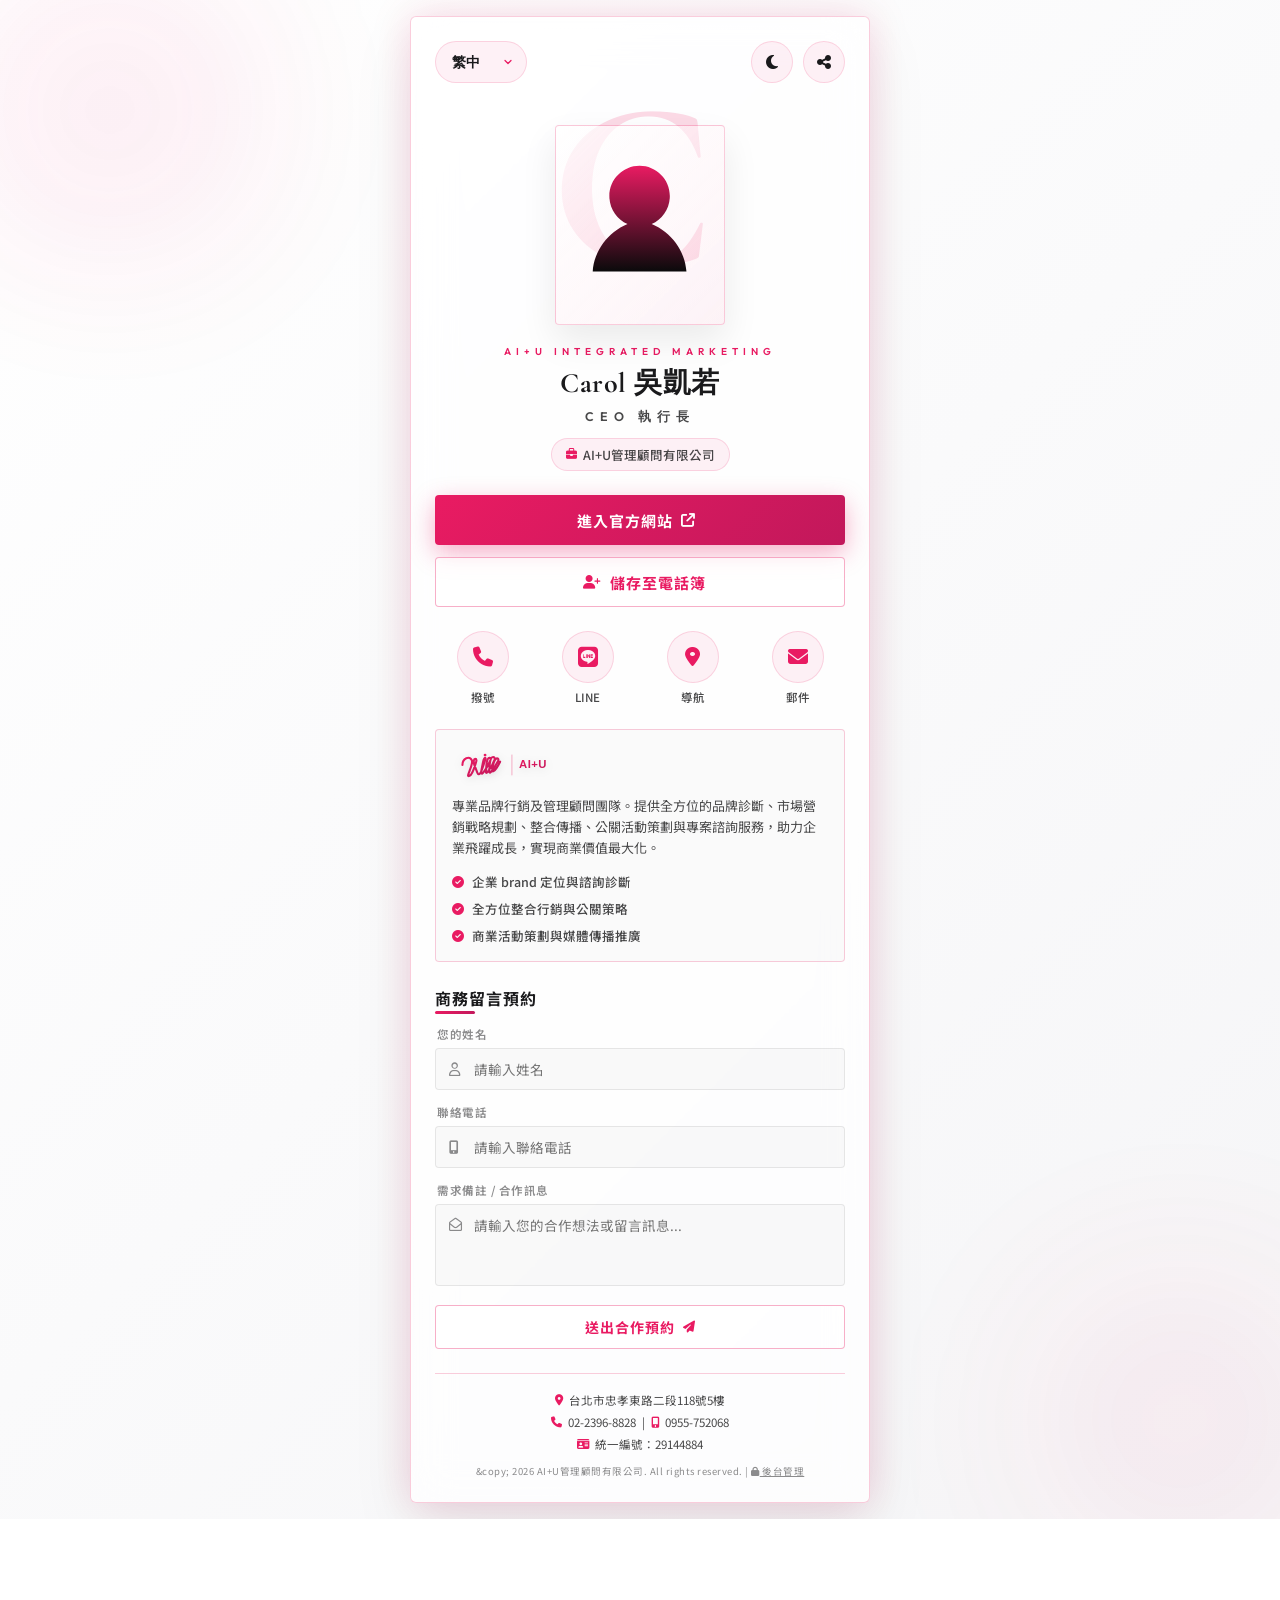
==== card.html @ f4e0246c "feat: implement multilingual language translation switcher on digital business card page" ====
<!DOCTYPE html>
<html lang="zh-Hant-TW">
<head>
  <meta charset="UTF-8">
  <meta name="viewport" content="width=device-width, initial-scale=1.0, maximum-scale=1.0, user-scalable=no">
  <title>Carol 吳凱若 | 電子名片</title>
  
  <!-- SEO Meta Tags -->
  <meta name="description" content="Carol 吳凱若 (CEO 執行長) 的個人數位名片。提供一鍵加入電話簿、進入官方網站、聯絡捷徑與三大品牌業務（BPA 品商匯、Kyimc AI+U、品空間）展示。">
  <meta name="author" content="Carol 吳凱若">
  <meta name="robots" content="index, follow">
  
  <!-- Open Graph / Facebook -->
  <meta property="og:type" content="website">
  <meta property="og:title" content="Carol 吳凱若 | 電子名片">
  <meta property="og:description" content="Carol 吳凱若 (CEO 執行長) 的個人數位名片。一鍵儲存聯絡資訊，隨手感應碰碰卡即刻對接商機。">
  <meta property="og:image" content="assets/logo-kyimc.svg">
  
  <!-- Google Fonts -->
  <link rel="preconnect" href="https://fonts.googleapis.com">
  <link rel="preconnect" href="https://fonts.gstatic.com" crossorigin>
  <link href="https://fonts.googleapis.com/css2?family=Cormorant+Garamond:ital,wght@0,300;0,400;0,600;0,700;1,400&family=Noto+Sans+TC:wght@300;400;500;700;900&family=Outfit:wght@300;400;600;700;800&display=swap" rel="stylesheet">
  
  <!-- FontAwesome Icons -->
  <link rel="stylesheet" href="https://cdnjs.cloudflare.com/ajax/libs/font-awesome/6.4.0/css/all.min.css">
  
  <!-- Stylesheets -->
  <link rel="stylesheet" href="style-card.css">
  
  <!-- Translations Dictionary -->
  <script src="translations.js"></script>
</head>
<body class="light-theme">

  <!-- Ambient Light Effects (Glow Spheres) -->
  <div class="glow-sphere sphere-1"></div>
  <div class="glow-sphere sphere-2"></div>

  <!-- Main Container -->
  <main class="card-container" id="main-card">
    
    <!-- Header Controls -->
    <header class="card-header">
      <!-- Language Selector -->
      <div class="lang-selector">
        <select id="lang-select" class="lang-select" aria-label="切換語言">
          <option value="zh">繁中</option>
          <option value="en">EN</option>
          <option value="cn">简中</option>
          <option value="ja">日本語</option>
        </select>
      </div>
      
      <!-- Right Side Actions -->
      <div style="display: flex; gap: 10px;">
        <button class="icon-btn theme-toggle" id="theme-toggle-btn" aria-label="切換主題" title="切換主題">
          <i class="fa-solid fa-moon"></i>
        </button>
        <button class="icon-btn share-btn" id="share-card-btn" aria-label="分享名片" title="分享名片">
          <i class="fa-solid fa-share-nodes"></i>
        </button>
      </div>
    </header>

    <!-- Profile Area (Editorial Cover Style) -->
    <section class="profile-section">
      <div class="cover-wrapper">
        <div class="large-initial-backdrop">C</div>
        <div class="cover-image-box">
          <!-- Default luxury fashion illustration or silhouette -->
          <svg class="cover-silhouette" viewBox="0 0 200 220" fill="none" xmlns="http://www.w3.org/2000/svg">
            <path d="M100 25 C122 25 140 43 140 65 C140 82 130 96 116 102 C142 113 160 137 162 165 H38 C40 137 58 113 84 102 C70 96 60 82 60 65 C60 43 78 25 100 25 Z" fill="url(#avatar-grad)" />
            <defs>
              <linearGradient id="avatar-grad" x1="100" y1="25" x2="100" y2="165" gradientUnits="userSpaceOnUse">
                <stop stop-color="#E91B62"/>
                <stop offset="1" stop-color="#0A0A0B"/>
              </linearGradient>
            </defs>
          </svg>
        </div>
      </div>
      
      <div class="profile-info">
        <span class="editorial-brand-label" data-i18n="editorial_brand_label">KYIMC INTEGRATED MARKETING</span>
        <h1 class="profile-name" data-i18n="mockup_name">Carol 吳凱若</h1>
        <p class="profile-title" data-i18n="mockup_title">CEO 執行長</p>
        <div class="company-badge">
          <i class="fa-solid fa-briefcase badge-icon"></i>
          <span data-i18n="footer_brand_name">AI+U管理顧問有限公司</span>
        </div>
      </div>
    </section>

    <!-- Core Call To Action (CTAs) -->
    <section class="cta-section">
      <!-- Primary Website Button -->
      <a href="index.html" class="btn btn-primary" id="btn-website">
        <span class="btn-text" data-i18n="btn_website">進入官方網站</span>
        <i class="fa-solid fa-arrow-up-right-from-square btn-icon animate-arrow"></i>
      </a>
      
      <!-- Secondary vCard Button -->
      <a href="carol_contact.vcf" download="Carol_吳凱若_電子名片.vcf" class="btn btn-secondary" id="btn-vcard">
        <i class="fa-solid fa-user-plus btn-icon"></i>
        <span class="btn-text" data-i18n="btn_vcard">儲存至電話簿</span>
      </a>
    </section>

    <!-- Quick Action Social/Contact Icons -->
    <section class="quick-links-section">
      <!-- Call -->
      <a href="tel:+886955752068" class="quick-link-item" id="btn-call" aria-label="撥打電話" title="撥打電話">
        <div class="icon-box">
          <i class="fa-solid fa-phone"></i>
        </div>
        <span class="link-label" data-i18n="quick_call">撥號</span>
      </a>
      <!-- LINE -->
      <a href="https://line.me/ti/p/~wcr830" target="_blank" class="quick-link-item" id="btn-line" aria-label="LINE 聯絡" title="LINE 聯絡">
        <div class="icon-box">
          <i class="fa-brands fa-line"></i>
        </div>
        <span class="link-label" data-i18n="quick_line">LINE</span>
      </a>
      <!-- Map Navigation -->
      <a href="https://www.google.com/maps/search/?api=1&query=台北市忠孝東路二段118號5樓" target="_blank" class="quick-link-item" id="btn-map" aria-label="公司地圖" title="公司地圖">
        <div class="icon-box">
          <i class="fa-solid fa-location-dot"></i>
        </div>
        <span class="link-label" data-i18n="quick_map">導航</span>
      </a>
      <!-- Email -->
      <a href="mailto:wcr830@gmail.com" class="quick-link-item" id="btn-email" aria-label="傳送電子郵件" title="傳送電子郵件">
        <div class="icon-box">
          <i class="fa-solid fa-envelope"></i>
        </div>
        <span class="link-label" data-i18n="quick_email">郵件</span>
      </a>
    </section>

    <!-- Brand Service Showcase (Single Brand Layout) -->
    <section class="brand-tabs-section">
      <div class="brand-logo-container">
        <img src="assets/logo-kyimc.svg" alt="AI+U Logo" class="brand-logo-img">
      </div>
      <p class="brand-desc" data-i18n="card_brand_desc">專業品牌行銷及管理顧問團隊。提供全方位的品牌診斷、市場營銷戰略規劃、整合傳播、公關活動策劃與專案諮詢服務，助力企業飛躍成長，實現商業價值最大化。</p>
      <ul class="brand-features-list">
        <li><i class="fa-solid fa-circle-check feature-check"></i> <span data-i18n="card_brand_feat1">企業品牌定位與諮詢診斷</span></li>
        <li><i class="fa-solid fa-circle-check feature-check"></i> <span data-i18n="card_brand_feat2">全方位整合行銷與公關策略</span></li>
        <li><i class="fa-solid fa-circle-check feature-check"></i> <span data-i18n="card_brand_feat3">商業活動策劃與媒體傳播推廣</span></li>
      </ul>
    </section>

    <!-- Appointment Form -->
    <section class="booking-section">
      <div class="section-title-wrapper">
        <h2 class="section-title" data-i18n="card_booking_title">商務留言預約</h2>
        <div class="section-title-bar"></div>
      </div>
      
      <form class="booking-form" id="contact-form" novalidate>
        <div class="form-group">
          <label for="form-name" class="form-label" data-i18n="card_form_name">您的姓名</label>
          <div class="input-wrapper">
            <i class="fa-regular fa-user input-icon"></i>
            <input type="text" id="form-name" class="form-input" placeholder="請輸入姓名" data-i18n-placeholder="card_form_placeholder_name" required>
          </div>
        </div>

        <div class="form-group">
          <label for="form-phone" class="form-label" data-i18n="card_form_phone">聯絡電話</label>
          <div class="input-wrapper">
            <i class="fa-solid fa-mobile-screen-button input-icon"></i>
            <input type="tel" id="form-phone" class="form-input" placeholder="請輸入聯絡電話" data-i18n-placeholder="card_form_placeholder_phone" required>
          </div>
        </div>

        <div class="form-group">
          <label for="form-message" class="form-label" data-i18n="card_form_message">需求備註 / 合作訊息</label>
          <div class="input-wrapper">
            <i class="fa-regular fa-envelope-open input-icon align-top"></i>
            <textarea id="form-message" class="form-textarea" rows="3" placeholder="請輸入您的合作想法或留言訊息..." data-i18n-placeholder="card_form_placeholder_message" required></textarea>
          </div>
        </div>

        <button type="submit" class="btn-submit" id="btn-submit">
          <span class="btn-submit-text" data-i18n="card_btn_submit">送出合作預約</span>
          <i class="fa-solid fa-paper-plane submit-icon"></i>
        </button>
      </form>
    </section>

    <!-- Footer info -->
    <footer class="card-footer">
      <div class="company-details">
        <p><i class="fa-solid fa-location-dot footer-icon"></i> <span data-i18n="address_value">台北市忠孝東路二段118號5樓</span></p>
        <p><i class="fa-solid fa-phone footer-icon"></i> <span>02-2396-8828</span> | <i class="fa-solid fa-mobile-screen-button footer-icon"></i> <span>0955-752068</span></p>
        <p><i class="fa-solid fa-id-card footer-icon"></i> <span>統一編號：29144884</span></p>
      </div>
      <p class="copyright"><span data-i18n="copyright">&copy; 2026 AI+U管理顧問有限公司. All rights reserved.</span> | <a href="login.html" style="text-decoration: underline;"><i class="fa-solid fa-lock"></i> 後台管理</a></p>
    </footer>

  </main>

  <!-- Share QR Code Modal -->
  <dialog class="modal" id="qr-modal">
    <div class="modal-content">
      <button class="modal-close" id="modal-close-btn" aria-label="關閉彈窗">
        <i class="fa-solid fa-xmark"></i>
      </button>
      
      <h3 class="modal-title" data-i18n="card_modal_title">掃描分享名片</h3>
      <p class="modal-desc" data-i18n="card_modal_desc">用手機相機掃描下方 QR Code，即可立刻在手機上開啟 Carol 的碰碰卡數位名片。</p>
      
      <div class="qr-code-wrapper">
        <!-- Dynamic QR Code Container -->
        <div class="qr-code-bg">
          <img id="qr-code-image" src="" alt="電子名片 QR Code" class="qr-image">
          <div class="qr-logo-placeholder">C</div>
        </div>
      </div>
      
      <button class="btn btn-secondary close-modal-btn" id="modal-close-action" data-i18n="card_modal_close">關閉視窗</button>
    </div>
  </dialog>

  <!-- Toast Notification -->
  <div class="toast" id="toast-notification">
    <i class="fa-solid fa-circle-check toast-icon"></i>
    <span class="toast-message" data-i18n="card_toast_success">訊息已成功傳送！</span>
  </div>

  <!-- JavaScript -->
  <script src="script-card.js"></script>
</body>
</html>
---- style-card.css ----
/* ==========================================================================
   DESIGN SYSTEM & GLOBAL VARIABLES (時尚湖水綠主題 #42BEC9)
   ========================================================================== */

:root {
  /* Common System Values */
  --transition-fast: 0.2s cubic-bezier(0.4, 0, 0.2, 1);
  --transition-normal: 0.35s cubic-bezier(0.4, 0, 0.2, 1);
  --transition-slow: 0.6s cubic-bezier(0.4, 0, 0.2, 1);
  --font-chinese: 'Noto Sans TC', sans-serif;
  --font-english: 'Outfit', sans-serif;
  --font-serif: 'Cormorant Garamond', serif;
  --border-radius-sm: 2px;
  --border-radius-md: 4px;
  --border-radius-lg: 6px;
  --border-radius-full: 9999px;
  
  /* Primary Identity Brand Colors */
  --primary-color: #E91B62;
  --primary-hover: #FF337A;
  --primary-gradient: linear-gradient(135deg, #E91B62 0%, #C2185B 100%);
  --glow-primary: rgba(233, 27, 98, 0.35);
}

/* Dark Theme (Alternative Contrast Theme) - High-Luminosity Neon Glass Theme */
body.dark-theme {
  --bg-color: #0A0A0B;
  --bg-gradient: linear-gradient(135deg, #0A0A0B 0%, #151518 100%);
  --card-bg: rgba(20, 20, 22, 0.72);
  --card-border: rgba(233, 27, 98, 0.28);
  --text-primary: #FFFFFF;
  --text-secondary: rgba(255, 255, 255, 0.85);
  --text-muted: rgba(255, 255, 255, 0.55);
  --shadow-color: rgba(0, 0, 0, 0.6);
  --glow-color: rgba(233, 27, 98, 0.3);
  --input-bg: rgba(255, 255, 255, 0.05);
  --input-border: rgba(255, 255, 255, 0.12);
  --btn-secondary-bg: rgba(255, 255, 255, 0.06);
  --btn-secondary-border: rgba(233, 27, 98, 0.4);
  --btn-secondary-text: #FFFFFF;
  --quick-link-bg: rgba(233, 27, 98, 0.08);
  --quick-link-border: rgba(233, 27, 98, 0.25);
  --tab-nav-bg: rgba(255, 255, 255, 0.05);
  --tab-nav-active-bg: rgba(233, 27, 98, 0.16);
  --modal-bg: rgba(10, 10, 11, 0.95);
  --sphere-grad-1: radial-gradient(circle, rgba(233, 27, 98, 0.3) 0%, rgba(20, 20, 22, 0.05) 70%);
  --sphere-grad-2: radial-gradient(circle, rgba(233, 27, 98, 0.2) 0%, rgba(20, 20, 22, 0.02) 70%);
}

/* Light Theme (Default) - Bright Luminous Cyan Background Theme */
body.light-theme {
  --bg-color: #FFFFFF;
  --bg-gradient: linear-gradient(135deg, #FFFFFF 0%, #F5F5F7 100%);
  --card-bg: rgba(255, 255, 255, 0.72);
  --card-border: rgba(233, 27, 98, 0.22);
  --text-primary: #1A1A1C;
  --text-secondary: rgba(26, 26, 28, 0.8);
  --text-muted: rgba(26, 26, 28, 0.5);
  --shadow-color: rgba(0, 0, 0, 0.08);
  --glow-color: rgba(233, 27, 98, 0.15);
  --input-bg: rgba(0, 0, 0, 0.02);
  --input-border: rgba(0, 0, 0, 0.08);
  --btn-secondary-bg: rgba(255, 255, 255, 0.6);
  --btn-secondary-border: rgba(233, 27, 98, 0.35);
  --btn-secondary-text: #E91B62;
  --quick-link-bg: rgba(233, 27, 98, 0.06);
  --quick-link-border: rgba(233, 27, 98, 0.15);
  --tab-nav-bg: rgba(0, 0, 0, 0.03);
  --tab-nav-active-bg: rgba(233, 27, 98, 0.1);
  --modal-bg: rgba(255, 255, 255, 0.98);
  --primary-color: #E91B62;
  --primary-hover: #FF337A;
  --primary-gradient: linear-gradient(135deg, #E91B62 0%, #C2185B 100%);
  --glow-primary: rgba(233, 27, 98, 0.35);
  --sphere-grad-1: radial-gradient(circle, rgba(233, 27, 98, 0.18) 0%, rgba(255, 255, 255, 0) 70%);
  --sphere-grad-2: radial-gradient(circle, rgba(233, 27, 98, 0.12) 0%, rgba(255, 255, 255, 0) 70%);
}

/* ==========================================================================
   RESET & GLOBAL BASICS
   ========================================================================== */

* {
  margin: 0;
  padding: 0;
  box-sizing: border-box;
  -webkit-tap-highlight-color: transparent; /* Remove mobile highlight flash */
}

html, body {
  overflow-x: hidden;
  width: 100%;
}

body {
  font-family: var(--font-chinese);
  background: var(--bg-gradient, var(--bg-color));
  color: var(--text-primary);
  min-height: 100vh;
  display: flex;
  justify-content: center;
  align-items: center;
  padding: 16px;
  position: relative;
  transition: background var(--transition-normal), background-color var(--transition-normal);
}

a {
  text-decoration: none;
  color: inherit;
}

button, input, textarea {
  font-family: inherit;
  border: none;
  background: none;
  outline: none;
}

button {
  cursor: pointer;
}

/* ==========================================================================
   AMBIENT GLOW SYSTEM
   ========================================================================== */

.glow-sphere {
  position: absolute;
  border-radius: var(--border-radius-full);
  filter: blur(100px);
  z-index: 0;
  pointer-events: none;
  opacity: 0.85; /* Increased opacity for high-luminosity */
  transition: background var(--transition-slow);
}

.sphere-1 {
  width: 380px;
  height: 380px;
  top: -80px;
  left: -80px;
  background: var(--sphere-grad-1);
  animation: floatSphere1 18s infinite ease-in-out alternate;
}

.sphere-2 {
  width: 440px;
  height: 440px;
  bottom: -120px;
  right: -120px;
  background: var(--sphere-grad-2);
  animation: floatSphere2 22s infinite ease-in-out alternate;
}

@keyframes floatSphere1 {
  0% { transform: translate(0, 0) scale(1); }
  100% { transform: translate(60px, 40px) scale(1.15); }
}

@keyframes floatSphere2 {
  0% { transform: translate(0, 0) scale(1); }
  100% { transform: translate(-80px, -50px) scale(1.1); }
}

/* ==========================================================================
   CARD CONTAINER (GLASSMORPHISM)
   ========================================================================== */

.card-container {
  width: 100%;
  max-width: 460px;
  background: var(--card-bg);
  border: 1px solid var(--card-border);
  border-radius: var(--border-radius-lg);
  padding: 24px;
  box-shadow: 0 24px 64px var(--shadow-color), 0 0 40px var(--glow-color); /* Enhanced glowing halo around the card */
  backdrop-filter: blur(20px);
  -webkit-backdrop-filter: blur(20px);
  z-index: 1;
  position: relative;
  overflow: hidden;
  animation: cardEntrance var(--transition-slow) forwards;
  opacity: 0;
  transform: translateY(30px);
  transition: background var(--transition-normal), border var(--transition-normal), box-shadow var(--transition-normal);
}

@keyframes cardEntrance {
  to {
    opacity: 1;
    transform: translateY(0);
  }
}

/* ==========================================================================
   CARD HEADER CONTROLS
   ========================================================================== */

.card-header {
  display: flex;
  justify-content: space-between;
  align-items: center;
  margin-bottom: 12px;
}

/* Language Switcher Dropdown Style */
.lang-selector {
  position: relative;
  display: inline-block;
}

.lang-select {
  height: 42px;
  padding: 0 32px 0 16px;
  border-radius: var(--border-radius-full);
  background: var(--quick-link-bg);
  border: 1px solid var(--quick-link-border);
  color: var(--text-primary);
  font-size: 13.5px;
  font-weight: 600;
  cursor: pointer;
  appearance: none;
  -webkit-appearance: none;
  background-image: url("data:image/svg+xml;charset=utf-8,%3Csvg xmlns='http://www.w3.org/2000/svg' viewBox='0 0 24 24' fill='none' stroke='%23E91B62' stroke-width='2.5' stroke-linecap='round' stroke-linejoin='round'%3E%3Cpath d='M6 9l6 6 6-6'/%3E%3C/svg%3E");
  background-repeat: no-repeat;
  background-position: right 12px center;
  background-size: 12px;
  transition: all var(--transition-fast);
}

.lang-select:hover {
  border-color: var(--primary-color);
  transform: scale(1.05);
  box-shadow: 0 0 12px var(--glow-color);
}

body.dark-theme .lang-select option {
  background: #141416;
  color: #FFFFFF;
}

body.light-theme .lang-select option {
  background: #FFFFFF;
  color: #121214;
}

.icon-btn {
  width: 42px;
  height: 42px;
  border-radius: var(--border-radius-full);
  display: flex;
  justify-content: center;
  align-items: center;
  background: var(--quick-link-bg);
  border: 1px solid var(--quick-link-border);
  color: var(--text-primary);
  font-size: 16px;
  transition: all var(--transition-fast);
}

.icon-btn:hover {
  transform: scale(1.08);
  border-color: var(--primary-color);
  box-shadow: 0 0 12px var(--glow-color);
}

.icon-btn:active {
  transform: scale(0.95);
}

/* ==========================================================================
   PROFILE SECTION
   ========================================================================== */

.profile-section {
  display: flex;
  flex-direction: column;
  align-items: center;
  text-align: center;
  margin-bottom: 24px;
}

.cover-wrapper {
  position: relative;
  width: 200px;
  height: 230px;
  margin: 0 auto 20px auto;
  overflow: visible;
  display: flex;
  justify-content: center;
  align-items: flex-end;
}

.large-initial-backdrop {
  position: absolute;
  top: -15px;
  left: 5%;
  font-family: var(--font-serif);
  font-size: 240px;
  font-weight: 700;
  line-height: 0.9;
  color: var(--primary-color);
  opacity: 0.16;
  user-select: none;
  pointer-events: none;
  z-index: 1;
}

.cover-image-box {
  position: relative;
  width: 170px;
  height: 200px;
  border: 1px solid var(--card-border);
  background: linear-gradient(135deg, rgba(233, 27, 98, 0.05) 0%, rgba(20, 20, 22, 0.2) 100%);
  overflow: hidden;
  z-index: 2;
  display: flex;
  justify-content: center;
  align-items: flex-end;
  box-shadow: 0 16px 36px var(--shadow-color);
  transition: all var(--transition-normal);
  border-radius: var(--border-radius-md);
}

body.light-theme .cover-image-box {
  background: linear-gradient(135deg, rgba(255, 255, 255, 0.8) 0%, rgba(233, 27, 98, 0.05) 100%);
}

.cover-image-box:hover {
  transform: translateY(-4px);
  border-color: var(--primary-color);
  box-shadow: 0 20px 48px var(--glow-color);
}

.cover-silhouette {
  width: 90%;
  height: 95%;
  object-fit: contain;
  transition: transform var(--transition-slow) ease;
}

.cover-image-box:hover .cover-silhouette {
  transform: scale(1.06);
}

.editorial-brand-label {
  font-family: var(--font-english);
  font-size: 10px;
  font-weight: 600;
  color: var(--primary-color);
  letter-spacing: 5px;
  text-transform: uppercase;
  margin-bottom: 6px;
  display: block;
}

.profile-info .profile-name {
  font-family: var(--font-serif);
  font-size: 28px;
  font-weight: 700;
  color: var(--text-primary);
  margin-bottom: 6px;
  letter-spacing: 0.5px;
}

.profile-info .profile-title {
  font-family: var(--font-english);
  font-size: 12.5px;
  font-weight: 600;
  color: var(--text-secondary);
  letter-spacing: 6px;
  text-transform: uppercase;
  margin-bottom: 12px;
}

.company-badge {
  display: inline-flex;
  align-items: center;
  background: var(--quick-link-bg);
  border: 1px solid var(--quick-link-border);
  padding: 6px 14px;
  border-radius: var(--border-radius-full);
  font-size: 12.5px;
  color: var(--text-secondary);
  font-weight: 500;
  transition: all var(--transition-fast);
}

.company-badge:hover {
  border-color: var(--primary-color);
  background: var(--quick-link-bg);
}

.badge-icon {
  color: var(--primary-color);
  margin-right: 6px;
  font-size: 11px;
}

/* ==========================================================================
   CALL TO ACTION (CTAs) - 雙核心按鈕
   ========================================================================== */

.cta-section {
  display: flex;
  flex-direction: column;
  gap: 12px;
  margin-bottom: 24px;
}

.btn {
  width: 100%;
  height: 50px;
  border-radius: var(--border-radius-md);
  display: inline-flex;
  justify-content: center;
  align-items: center;
  font-size: 15px;
  font-weight: 700;
  letter-spacing: 1px;
  transition: all var(--transition-fast);
  position: relative;
  overflow: hidden;
}

.btn-primary {
  background: var(--primary-gradient);
  color: #FFFFFF;
  box-shadow: 0 8px 24px var(--glow-primary);
}

.btn-primary:hover {
  transform: translateY(-2px);
  box-shadow: 0 12px 32px var(--glow-primary);
  filter: brightness(1.08); /* Dynamically brightens gradient for hover state */
}

.btn-primary:active {
  transform: translateY(1px);
}

/* Streaming shine effect on primary button */
.btn-primary::after {
  content: '';
  position: absolute;
  top: 0;
  left: -50%;
  width: 25%;
  height: 100%;
  background: linear-gradient(to right, rgba(255, 255, 255, 0) 0%, rgba(255, 255, 255, 0.3) 50%, rgba(255, 255, 255, 0) 100%);
  transform: skewX(-25deg);
  animation: shineStream 4s infinite linear;
}

@keyframes shineStream {
  0% { left: -50%; }
  35%, 100% { left: 125%; }
}

.btn-secondary {
  background: var(--btn-secondary-bg);
  border: 1px solid var(--btn-secondary-border);
  color: var(--btn-secondary-text);
}

.btn-secondary:hover {
  background: var(--tab-nav-active-bg);
  border-color: var(--primary-color);
  transform: translateY(-1px);
}

.btn-secondary:active {
  transform: translateY(1px);
}

.btn-icon {
  margin: 0 8px;
  font-size: 14px;
}

.animate-arrow {
  transition: transform var(--transition-fast);
}

.btn-primary:hover .animate-arrow {
  transform: translate(3px, -3px);
}

/* ==========================================================================
   QUICK ACTION SOCIAL LINKS PANEL
   ========================================================================== */

.quick-links-section {
  display: grid;
  grid-template-columns: repeat(4, 1fr);
  gap: 10px;
  margin-bottom: 24px;
}

.quick-link-item {
  display: flex;
  flex-direction: column;
  align-items: center;
  gap: 6px;
  transition: transform var(--transition-fast);
}

.quick-link-item:hover {
  transform: translateY(-3px);
}

.icon-box {
  width: 52px;
  height: 52px;
  border-radius: var(--border-radius-full);
  background: var(--quick-link-bg);
  border: 1px solid var(--quick-link-border);
  display: flex;
  justify-content: center;
  align-items: center;
  color: var(--primary-color);
  font-size: 20px;
  transition: all var(--transition-fast);
}

.quick-link-item:hover .icon-box {
  background: var(--primary-gradient);
  color: #FFFFFF;
  border-color: transparent;
  box-shadow: 0 8px 16px var(--glow-color);
}

.quick-link-item:active .icon-box {
  transform: scale(0.92);
}

.link-label {
  font-size: 11.5px;
  color: var(--text-secondary);
  font-weight: 500;
}

/* ==========================================================================
   BRAND SERVICE TABS SECTION
   ========================================================================== */

.brand-tabs-section {
  background: rgba(255, 255, 255, 0.02);
  border: 1px solid var(--card-border);
  border-radius: var(--border-radius-md);
  padding: 16px;
  margin-bottom: 24px;
  position: relative;
  transition: background var(--transition-normal), border var(--transition-normal);
}

body.light-theme .brand-tabs-section {
  background: rgba(0, 0, 0, 0.015);
}

.tabs-nav {
  display: flex;
  background: var(--tab-nav-bg);
  border-radius: var(--border-radius-md);
  padding: 4px;
  position: relative;
  margin-bottom: 16px;
}

.tab-nav-item {
  flex: 1;
  text-align: center;
  padding: 8px 0;
  font-size: 13.5px;
  font-weight: 700;
  color: var(--text-muted);
  border-radius: 12px;
  z-index: 2;
  transition: color var(--transition-fast);
}

.tab-nav-item.active {
  color: var(--primary-color);
}

/* High-end sliding backdrop indicator for active tab */
.tab-indicator {
  position: absolute;
  top: 4px;
  bottom: 4px;
  left: 4px;
  width: calc(33.333% - 4px);
  background: var(--tab-nav-active-bg);
  border: 1px solid var(--card-border);
  border-radius: 12px;
  z-index: 1;
  transition: transform var(--transition-normal) cubic-bezier(0.4, 0, 0.2, 1);
}

/* Dynamic slider positions */
.tab-indicator.pos-bpa { transform: translateX(0); }
.tab-indicator.pos-kyimc { transform: translateX(100%); }
.tab-indicator.pos-space { transform: translateX(200%); }

.tabs-content-wrapper {
  position: relative;
  min-height: 160px;
}

.tab-panel {
  animation: panelFadeIn var(--transition-normal) forwards;
}

@keyframes panelFadeIn {
  from {
    opacity: 0;
    transform: translateY(8px);
  }
  to {
    opacity: 1;
    transform: translateY(0);
  }
}

.brand-logo-container {
  height: 38px;
  display: flex;
  align-items: center;
  margin-bottom: 12px;
}

.brand-logo-img {
  height: 100%;
  max-width: 220px;
  object-fit: contain;
  filter: drop-shadow(0 2px 4px rgba(0,0,0,0.1));
}

.brand-desc {
  font-size: 13px;
  line-height: 1.6;
  color: var(--text-secondary);
  margin-bottom: 14px;
}

.brand-features-list {
  list-style: none;
  display: flex;
  flex-direction: column;
  gap: 8px;
}

.brand-features-list li {
  display: flex;
  align-items: center;
  font-size: 12.5px;
  color: var(--text-secondary);
  font-weight: 500;
}

.feature-check {
  color: var(--primary-color);
  margin-right: 8px;
  font-size: 12px;
}

/* ==========================================================================
   BOOKING & INQUIRY FORM
   ========================================================================== */

.booking-section {
  margin-bottom: 24px;
}

.section-title-wrapper {
  margin-bottom: 16px;
  position: relative;
  display: inline-block;
}

.section-title {
  font-size: 16px;
  font-weight: 700;
  letter-spacing: 1px;
  color: var(--text-primary);
}

.section-title-bar {
  position: absolute;
  bottom: -4px;
  left: 0;
  width: 40px;
  height: 3px;
  background: var(--primary-gradient);
  border-radius: var(--border-radius-full);
}

.booking-form {
  display: flex;
  flex-direction: column;
  gap: 14px;
}

.form-group {
  display: flex;
  flex-direction: column;
  gap: 6px;
}

.form-label {
  font-size: 11.5px;
  font-weight: 600;
  color: var(--text-muted);
  letter-spacing: 0.5px;
  margin-left: 2px;
}

.input-wrapper {
  position: relative;
  width: 100%;
}

.form-input, .form-textarea {
  width: 100%;
  background: var(--input-bg);
  border: 1px solid var(--input-border);
  border-radius: var(--border-radius-md);
  padding: 10px 14px 10px 38px;
  color: var(--text-primary);
  font-size: 13.5px;
  transition: all var(--transition-fast);
}

.form-textarea {
  padding-left: 38px;
  resize: none;
}

.input-icon {
  position: absolute;
  left: 14px;
  top: 50%;
  transform: translateY(-50%);
  color: var(--text-muted);
  font-size: 13px;
  transition: color var(--transition-fast);
}

.input-icon.align-top {
  top: 14px;
  transform: none;
}

.form-input:focus, .form-textarea:focus {
  border-color: var(--primary-color);
  box-shadow: 0 0 10px var(--glow-color);
}

.form-input:focus ~ .input-icon, .form-textarea:focus ~ .input-icon {
  color: var(--primary-color);
}

.btn-submit {
  width: 100%;
  height: 44px;
  background: var(--btn-secondary-bg);
  border: 1px solid var(--btn-secondary-border);
  color: var(--btn-secondary-text);
  border-radius: var(--border-radius-md);
  font-weight: 700;
  font-size: 14px;
  letter-spacing: 1px;
  display: inline-flex;
  justify-content: center;
  align-items: center;
  gap: 8px;
  transition: all var(--transition-fast);
}

.btn-submit:hover {
  background: var(--primary-gradient);
  color: #FFFFFF;
  box-shadow: 0 8px 20px var(--glow-primary);
  transform: translateY(-1px);
}

.btn-submit:active {
  transform: translateY(1px);
}

.submit-icon {
  font-size: 12px;
  transition: transform var(--transition-fast);
}

.btn-submit:hover .submit-icon {
  transform: translate(2px, -2px);
}

/* ==========================================================================
   FOOTER INFO
   ========================================================================== */

.card-footer {
  text-align: center;
  border-top: 1px solid var(--card-border);
  padding-top: 18px;
  margin-top: 8px;
  transition: border var(--transition-normal);
}

.company-details {
  display: flex;
  flex-direction: column;
  gap: 6px;
  margin-bottom: 12px;
}

.company-details p {
  font-size: 11.5px;
  color: var(--text-secondary);
  font-weight: 400;
  display: flex;
  justify-content: center;
  align-items: center;
  gap: 6px;
}

.footer-icon {
  color: var(--primary-color);
  font-size: 11px;
}

.copyright {
  font-size: 9.5px;
  color: var(--text-muted);
  letter-spacing: 0.5px;
}

/* ==========================================================================
   SHARE MODAL (DIALOG) & TOAST
   ========================================================================== */

.modal {
  border: none;
  background: transparent;
  margin: auto;
  padding: 16px;
  width: calc(100% - 32px);
  max-width: 400px;
  outline: none;
}

.modal::backdrop {
  background: rgba(4, 7, 8, 0.85);
  backdrop-filter: blur(8px);
  -webkit-backdrop-filter: blur(8px);
  transition: all var(--transition-normal);
}

.modal-content {
  background: var(--modal-bg);
  border: 1px solid var(--card-border);
  border-radius: var(--border-radius-lg);
  padding: 24px;
  text-align: center;
  position: relative;
  box-shadow: 0 24px 64px rgba(0,0,0,0.5);
  transform: scale(0.9);
  opacity: 0;
  transition: transform var(--transition-normal) cubic-bezier(0.34, 1.56, 0.64, 1), opacity var(--transition-normal);
}

.modal[open] .modal-content {
  transform: scale(1);
  opacity: 1;
}

.modal-close {
  position: absolute;
  top: 14px;
  right: 14px;
  width: 32px;
  height: 32px;
  border-radius: var(--border-radius-full);
  display: flex;
  justify-content: center;
  align-items: center;
  background: var(--quick-link-bg);
  border: 1px solid var(--quick-link-border);
  color: var(--text-primary);
  font-size: 14px;
  transition: all var(--transition-fast);
}

.modal-close:hover {
  transform: rotate(90deg);
  color: var(--primary-color);
  border-color: var(--primary-color);
}

.modal-title {
  font-size: 18px;
  font-weight: 700;
  margin-bottom: 8px;
  color: var(--text-primary);
}

.modal-desc {
  font-size: 12px;
  color: var(--text-secondary);
  line-height: 1.6;
  margin-bottom: 20px;
}

.qr-code-wrapper {
  display: flex;
  justify-content: center;
  margin-bottom: 20px;
}

.qr-code-bg {
  padding: 12px;
  background: #FFFFFF; /* QR Code always needs white bg to scan reliably */
  border-radius: var(--border-radius-md);
  box-shadow: 0 8px 24px rgba(0,0,0,0.15);
  position: relative;
  width: 200px;
  height: 200px;
  display: flex;
  justify-content: center;
  align-items: center;
}

.qr-image {
  width: 100%;
  height: 100%;
  object-fit: contain;
}

/* Beautiful central brand badge on QR code */
.qr-logo-placeholder {
  position: absolute;
  width: 38px;
  height: 38px;
  background: var(--primary-gradient);
  border: 3px solid #FFFFFF;
  border-radius: var(--border-radius-md);
  display: flex;
  justify-content: center;
  align-items: center;
  color: #FFFFFF;
  font-family: var(--font-english);
  font-weight: 800;
  font-size: 16px;
  box-shadow: 0 4px 8px rgba(0,0,0,0.15);
}

.close-modal-btn {
  width: 100%;
  height: 42px;
}

/* Toast alert styling */
.toast {
  position: fixed;
  bottom: 24px;
  left: 50%;
  transform: translateX(-50%) translateY(100px);
  background: rgba(20, 20, 22, 0.96);
  border: 1px solid var(--primary-color);
  border-radius: var(--border-radius-md);
  padding: 12px 24px;
  display: flex;
  align-items: center;
  gap: 10px;
  box-shadow: 0 8px 32px var(--glow-color);
  z-index: 999;
  opacity: 0;
  transition: all 0.4s cubic-bezier(0.175, 0.885, 0.32, 1.275);
  pointer-events: none;
}

body.light-theme .toast {
  background: rgba(255, 255, 255, 0.98);
}

.toast.show {
  transform: translateX(-50%) translateY(0);
  opacity: 1;
}

.toast-icon {
  color: var(--primary-color);
  font-size: 16px;
}

.toast-message {
  font-size: 13px;
  font-weight: 600;
  color: var(--text-primary);
}

/* ==========================================================================
   RESPONSIVE OPTIMIZATIONS (RWD)
   ========================================================================== */

@media (max-width: 400px) {
  body {
    padding: 8px;
  }
  .card-container {
    padding: 18px;
  }
  .profile-info .profile-name {
    font-size: 21px;
  }
  .icon-box {
    width: 46px;
    height: 46px;
    font-size: 17px;
  }
  .link-label {
    font-size: 10.5px;
  }
  .tab-nav-item {
    font-size: 12.5px;
    padding: 6px 0;
  }
}
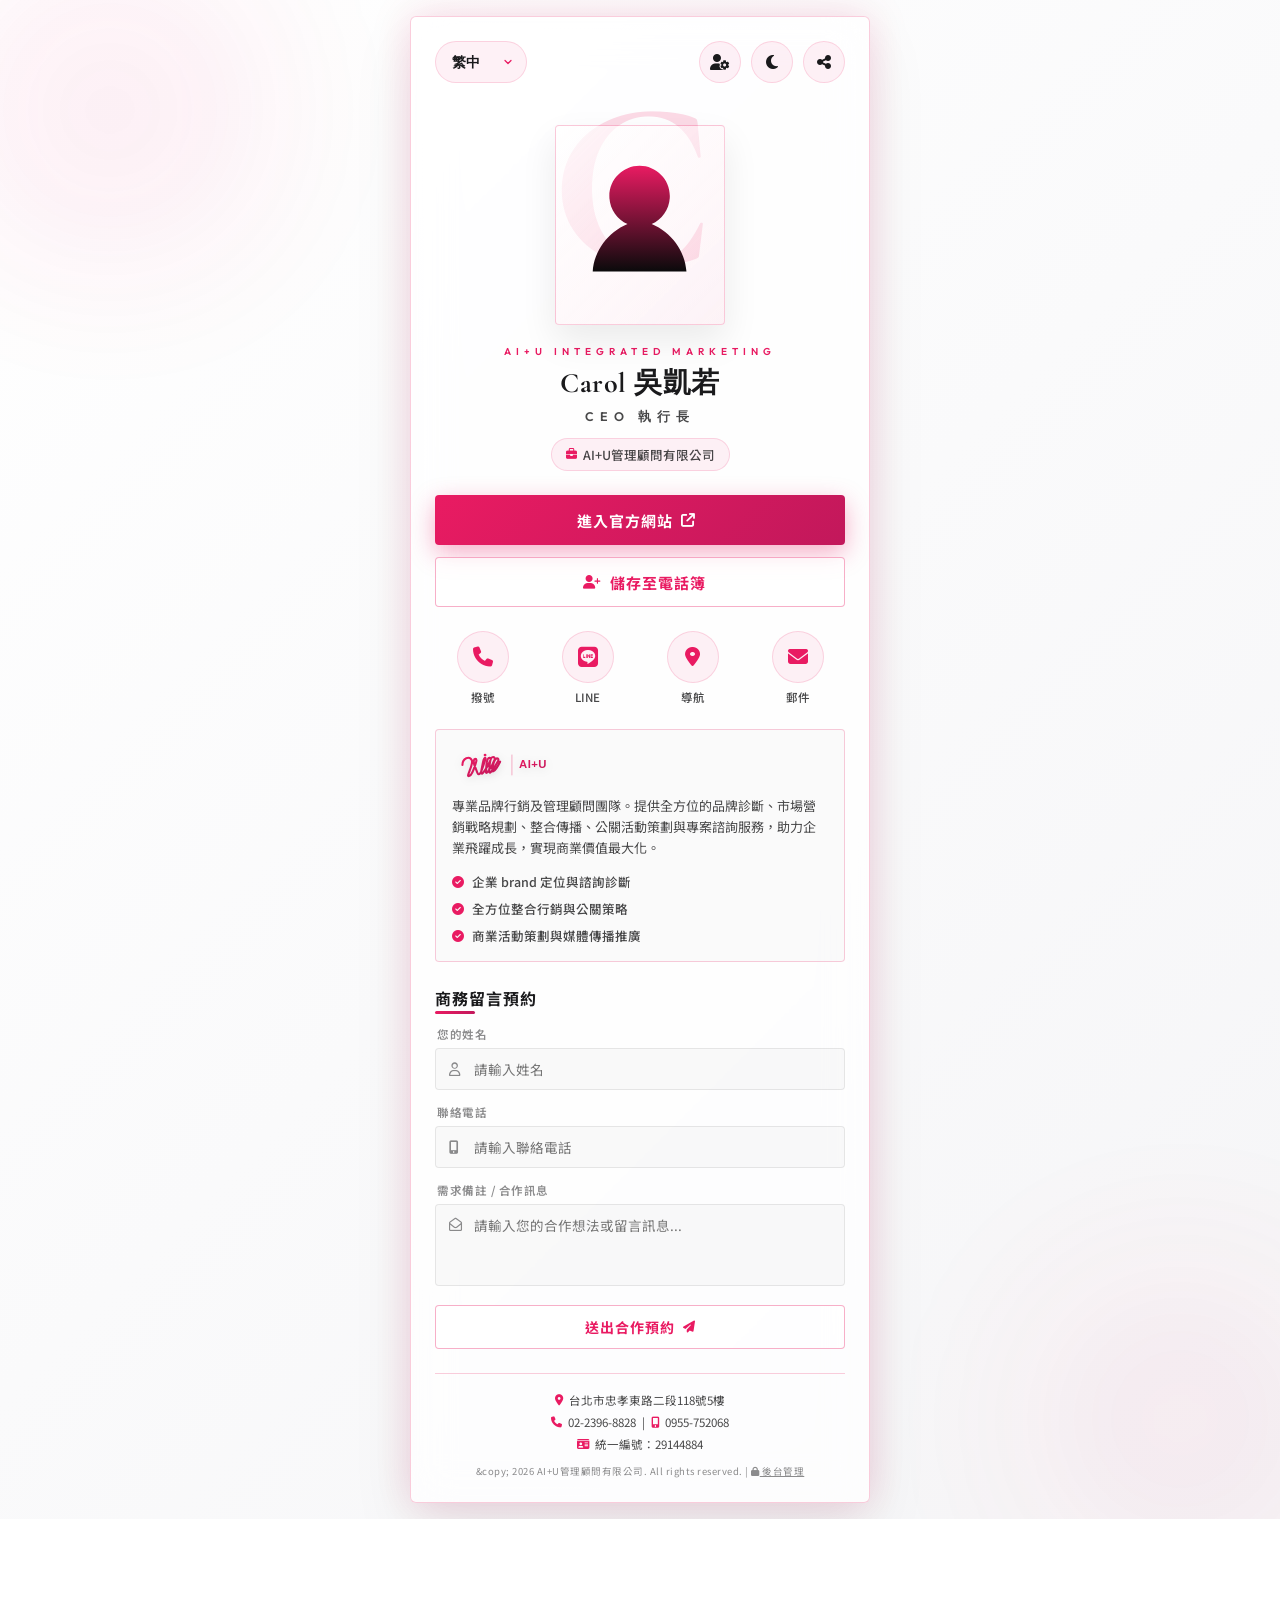
==== commit 028033a6: "feat: integrate mobile-first admin panel and analytics dashboard directly into card.html" ====
--- a/card.html
+++ b/card.html
@@ -53,6 +53,9 @@
       
       <!-- Right Side Actions -->
       <div style="display: flex; gap: 10px;">
+        <button class="icon-btn admin-btn" id="btn-admin-login" aria-label="管理登入" title="管理登入">
+          <i class="fa-solid fa-user-gear"></i>
+        </button>
         <button class="icon-btn theme-toggle" id="theme-toggle-btn" aria-label="切換主題" title="切換主題">
           <i class="fa-solid fa-moon"></i>
         </button>
@@ -197,7 +200,7 @@
         <p><i class="fa-solid fa-phone footer-icon"></i> <span>02-2396-8828</span> | <i class="fa-solid fa-mobile-screen-button footer-icon"></i> <span>0955-752068</span></p>
         <p><i class="fa-solid fa-id-card footer-icon"></i> <span>統一編號：29144884</span></p>
       </div>
-      <p class="copyright"><span data-i18n="copyright">&copy; 2026 AI+U管理顧問有限公司. All rights reserved.</span> | <a href="login.html" style="text-decoration: underline;"><i class="fa-solid fa-lock"></i> 後台管理</a></p>
+      <p class="copyright"><span data-i18n="copyright">&copy; 2026 AI+U管理顧問有限公司. All rights reserved.</span> | <a href="#" id="btn-admin-footer" style="text-decoration: underline;"><i class="fa-solid fa-lock"></i> 後台管理</a></p>
     </footer>
 
   </main>
@@ -224,6 +227,104 @@
     </div>
   </dialog>
 
+  <!-- Admin Panel Modal -->
+  <dialog class="modal admin-panel-modal" id="admin-panel-modal" style="max-width: 600px; width: 95%;">
+    <div class="modal-content" style="text-align: left;">
+      <button class="modal-close" id="admin-close-btn" aria-label="關閉彈窗">
+        <i class="fa-solid fa-xmark"></i>
+      </button>
+      
+      <h3 class="modal-title" style="text-align: left; display: flex; align-items: center; gap: 8px; margin-bottom: 4px;">
+        <i class="fa-solid fa-user-gear" style="color: var(--primary-color);"></i> Carol 數位名片數據後台
+      </h3>
+      <p class="modal-desc" style="text-align: left; margin-bottom: 24px;">即時監控本張數位名片的點擊量、瀏覽數與客戶詢問名單</p>
+      
+      <!-- Admin KPI Grid -->
+      <div class="admin-kpi-grid">
+        <div class="admin-kpi-card">
+          <div class="kpi-label">名片總瀏覽量</div>
+          <div class="kpi-value" id="admin-kpi-pv">0</div>
+        </div>
+        <div class="admin-kpi-card">
+          <div class="kpi-value-container" style="display:flex; justify-content:space-between; align-items:center;">
+            <div class="kpi-label">名片諮詢預約</div>
+          </div>
+          <div class="kpi-value" id="admin-kpi-inq">0</div>
+        </div>
+        <div class="admin-kpi-card">
+          <div class="kpi-label">通訊錄下載數</div>
+          <div class="kpi-value" id="admin-kpi-vcard">0</div>
+        </div>
+        <div class="admin-kpi-card">
+          <div class="kpi-label">社群連結點擊</div>
+          <div class="kpi-value" id="admin-kpi-social">0</div>
+        </div>
+      </div>
+
+      <!-- Admin Charts Row -->
+      <div class="admin-charts-container">
+        <h4 class="admin-section-title"><i class="fa-solid fa-chart-area"></i> 七日瀏覽量趨勢</h4>
+        <div class="admin-chart-box" id="admin-pv-chart"></div>
+        
+        <h4 class="admin-section-title"><i class="fa-solid fa-chart-pie"></i> 社群快捷鍵點擊分佈</h4>
+        <div class="admin-chart-box" id="admin-pie-chart" style="height: auto; min-height: 200px;"></div>
+      </div>
+
+      <!-- Inquiries List -->
+      <h4 class="admin-section-title" style="margin-top: 16px;"><i class="fa-solid fa-envelope-open-text"></i> 預約留言管理名單</h4>
+      <div class="admin-inquiries-list" id="admin-inquiries-list-box">
+        <!-- inquiries cards injected here -->
+      </div>
+
+      <!-- Demo Controls & Logout -->
+      <div class="admin-actions">
+        <button id="btn-admin-demo" class="btn btn-primary" style="height: 40px; font-size: 13px; margin-bottom: 8px;">
+          <i class="fa-solid fa-wand-magic-sparkles"></i> 注入展示數據
+        </button>
+        <button id="btn-admin-clear" class="btn btn-secondary" style="height: 40px; font-size: 13px; color: #ff3b30; border-color: rgba(255, 59, 48, 0.25); margin-bottom: 8px;">
+          <i class="fa-solid fa-trash-can"></i> 清空所有數據
+        </button>
+        <button id="btn-admin-logout" class="btn btn-secondary" style="height: 40px; font-size: 13px; margin-top: 8px;">
+          <i class="fa-solid fa-right-from-bracket"></i> 登出管理員身份
+        </button>
+      </div>
+    </div>
+  </dialog>
+
+  <!-- Inquiry Details Modal -->
+  <dialog class="modal" id="admin-inquiry-detail-modal" style="max-width: 450px;">
+    <div class="modal-content">
+      <button class="modal-close" id="admin-detail-close-btn" aria-label="關閉彈窗">
+        <i class="fa-solid fa-xmark"></i>
+      </button>
+      
+      <h3 class="modal-title">諮詢預約詳細資訊</h3>
+      <div class="inquiry-details-container" style="text-align: left;">
+        <div class="detail-row">
+          <span class="detail-label">來源</span>
+          <span class="detail-val" id="admin-detail-source">電子名片</span>
+        </div>
+        <div class="detail-row">
+          <span class="detail-label">時間</span>
+          <span class="detail-val" id="admin-detail-date">-</span>
+        </div>
+        <div class="detail-row">
+          <span class="detail-label">姓名</span>
+          <span class="detail-val font-highlight" id="admin-detail-name">-</span>
+        </div>
+        <div class="detail-row">
+          <span class="detail-label">電話</span>
+          <span class="detail-val" id="admin-detail-phone">-</span>
+        </div>
+        <div class="detail-row block-row">
+          <span class="detail-label">合作需求備註</span>
+          <div class="detail-textarea-box" id="admin-detail-message">-</div>
+        </div>
+      </div>
+      <button class="btn btn-secondary close-modal-btn" id="admin-detail-close-action" style="margin-top: 16px;">關閉視窗</button>
+    </div>
+  </dialog>
+
   <!-- Toast Notification -->
   <div class="toast" id="toast-notification">
     <i class="fa-solid fa-circle-check toast-icon"></i>
--- a/style-card.css
+++ b/style-card.css
@@ -1029,3 +1029,331 @@
     padding: 6px 0;
   }
 }
+
+/* ==========================================================================
+   ADMIN PANEL INTEGRATION (後台整合系統)
+   ========================================================================== */
+
+/* admin-panel-modal overlay styling */
+.admin-panel-modal {
+  max-height: 85vh;
+  overflow-y: auto;
+}
+
+.admin-panel-modal .modal-content {
+  text-align: left;
+}
+
+.admin-section-title {
+  font-size: 14px;
+  font-weight: 700;
+  color: var(--text-primary);
+  margin: 20px 0 12px 0;
+  display: flex;
+  align-items: center;
+  gap: 8px;
+  border-left: 3px solid var(--primary-color);
+  padding-left: 8px;
+}
+
+/* KPI Grid */
+.admin-kpi-grid {
+  display: grid;
+  grid-template-columns: 1fr 1fr;
+  gap: 10px;
+  margin-bottom: 20px;
+}
+
+.admin-kpi-card {
+  background: var(--quick-link-bg);
+  border: 1px solid var(--quick-link-border);
+  border-radius: var(--border-radius-md);
+  padding: 12px 14px;
+  box-shadow: 0 4px 10px var(--shadow-color);
+}
+
+.admin-kpi-card .kpi-label {
+  font-size: 11px;
+  color: var(--text-muted);
+  font-weight: 600;
+  margin-bottom: 4px;
+}
+
+.admin-kpi-card .kpi-value {
+  font-family: var(--font-english);
+  font-size: 20px;
+  font-weight: 800;
+  color: var(--primary-color);
+}
+
+/* SVG Chart Box inside Modal */
+.admin-chart-box {
+  width: 100%;
+  height: 180px;
+  display: flex;
+  justify-content: center;
+  align-items: center;
+  position: relative;
+  background: var(--quick-link-bg);
+  border: 1px solid var(--quick-link-border);
+  border-radius: var(--border-radius-md);
+  padding: 10px;
+  margin-bottom: 14px;
+}
+
+.chart-svg {
+  width: 100%;
+  height: 100%;
+}
+
+.chart-grid-line {
+  stroke: rgba(233, 27, 98, 0.05);
+  stroke-width: 1;
+}
+
+.chart-axis-line {
+  stroke: rgba(0, 0, 0, 0.08);
+  stroke-width: 1;
+}
+
+body.dark-theme .chart-axis-line {
+  stroke: rgba(255, 255, 255, 0.12);
+}
+
+.chart-axis-text {
+  fill: var(--text-muted);
+  font-family: var(--font-english);
+  font-size: 9px;
+}
+
+.chart-line-website {
+  stroke: #C2185B;
+  stroke-width: 3;
+  fill: none;
+  stroke-linecap: round;
+}
+
+.chart-line-card {
+  stroke: #00B4D8;
+  stroke-width: 3;
+  fill: none;
+  stroke-linecap: round;
+}
+
+.chart-area-website {
+  fill: url(#grad-website);
+  opacity: 0.1;
+}
+
+.chart-area-card {
+  fill: url(#grad-card);
+  opacity: 0.08;
+}
+
+.chart-point-website {
+  fill: #E91B62;
+  stroke: #FFFFFF;
+  stroke-width: 1.5;
+  r: 4;
+}
+
+.chart-point-card {
+  fill: #00B4D8;
+  stroke: #FFFFFF;
+  stroke-width: 1.5;
+  r: 4;
+}
+
+.donut-slice {
+  fill: none;
+  stroke-width: 12;
+}
+.donut-slice-vcard  { stroke: #E91B62; }
+.donut-slice-call   { stroke: #9C27B0; }
+.donut-slice-line   { stroke: #4CAF50; }
+.donut-slice-map    { stroke: #00B4D8; }
+.donut-slice-email  { stroke: #FFEB3B; }
+
+.donut-slice-empty  { stroke: rgba(0, 0, 0, 0.04); stroke-width: 12; fill: none; }
+body.dark-theme .donut-slice-empty { stroke: rgba(255, 255, 255, 0.05); }
+
+.donut-center-text-label {
+  fill: var(--text-muted);
+  font-size: 7.5px;
+  text-anchor: middle;
+  font-weight: 600;
+}
+
+.donut-center-text-val {
+  fill: var(--text-primary);
+  font-family: var(--font-english);
+  font-size: 15px;
+  font-weight: 800;
+  text-anchor: middle;
+}
+
+.donut-legends-grid {
+  display: grid;
+  grid-template-columns: repeat(2, 1fr);
+  gap: 8px 12px;
+  width: 100%;
+  margin-top: 14px;
+}
+
+.donut-legend-row {
+  display: flex;
+  align-items: center;
+  justify-content: space-between;
+  font-size: 10.5px;
+}
+
+.donut-legend-label {
+  display: flex;
+  align-items: center;
+  gap: 5px;
+  color: var(--text-secondary);
+}
+
+.legend-dot {
+  width: 6px;
+  height: 6px;
+  border-radius: var(--border-radius-full);
+  display: inline-block;
+}
+
+.donut-legend-val {
+  font-family: var(--font-english);
+  font-weight: 700;
+  color: var(--text-primary);
+}
+
+/* Inquiries List View */
+.admin-inquiries-list {
+  display: flex;
+  flex-direction: column;
+  gap: 10px;
+  max-height: 280px;
+  overflow-y: auto;
+  padding: 4px;
+  border-radius: var(--border-radius-md);
+  margin-bottom: 20px;
+}
+
+.admin-inquiry-card {
+  background: var(--quick-link-bg);
+  border: 1px solid var(--quick-link-border);
+  border-radius: var(--border-radius-md);
+  padding: 12px 14px;
+  display: flex;
+  flex-direction: column;
+  gap: 6px;
+  box-shadow: 0 2px 6px var(--shadow-color);
+  transition: all var(--transition-fast);
+}
+
+.admin-inquiry-card:hover {
+  border-color: var(--primary-color);
+  transform: translateY(-1px);
+}
+
+.inquiry-card-header {
+  display: flex;
+  justify-content: space-between;
+  align-items: center;
+}
+
+.inquiry-card-name {
+  font-weight: 700;
+  color: var(--text-primary);
+  font-size: 13.5px;
+}
+
+.inquiry-card-date {
+  font-family: var(--font-english);
+  font-size: 11px;
+  color: var(--text-muted);
+}
+
+.inquiry-card-body {
+  font-size: 12px;
+  color: var(--text-secondary);
+  text-overflow: ellipsis;
+  overflow: hidden;
+  white-space: nowrap;
+}
+
+.badge-source {
+  display: inline-flex;
+  align-items: center;
+  padding: 1px 6px;
+  border-radius: var(--border-radius-sm);
+  font-size: 9.5px;
+  font-weight: 700;
+  gap: 3px;
+}
+
+.badge-website {
+  background: rgba(233, 27, 98, 0.08);
+  color: var(--primary-color);
+  border: 1px solid rgba(233, 27, 98, 0.15);
+}
+
+.badge-card {
+  background: rgba(0, 180, 216, 0.08);
+  color: #00B4D8;
+  border: 1px solid rgba(0, 180, 216, 0.15);
+}
+
+.inquiry-card-actions {
+  display: flex;
+  justify-content: flex-end;
+  gap: 8px;
+  margin-top: 4px;
+}
+
+.inquiry-card-btn {
+  height: 28px;
+  padding: 0 10px;
+  font-size: 11.5px;
+  font-weight: 600;
+  border-radius: var(--border-radius-md);
+  display: inline-flex;
+  align-items: center;
+  gap: 4px;
+  border: none;
+  background: none;
+  cursor: pointer;
+}
+
+.btn-card-view {
+  background: rgba(0, 180, 216, 0.08);
+  border: 1px solid rgba(0, 180, 216, 0.2);
+  color: #00B4D8;
+}
+
+.btn-card-view:hover {
+  background: #00B4D8;
+  color: #FFFFFF;
+  border-color: transparent;
+}
+
+.btn-card-delete {
+  background: rgba(233, 27, 98, 0.08);
+  border: 1px solid rgba(233, 27, 98, 0.2);
+  color: var(--primary-color);
+}
+
+.btn-card-delete:hover {
+  background: var(--primary-gradient);
+  color: #FFFFFF;
+  border-color: transparent;
+}
+
+.admin-actions {
+  display: flex;
+  flex-direction: column;
+  gap: 8px;
+  border-top: 1px solid var(--card-border);
+  padding-top: 18px;
+  margin-top: 10px;
+}
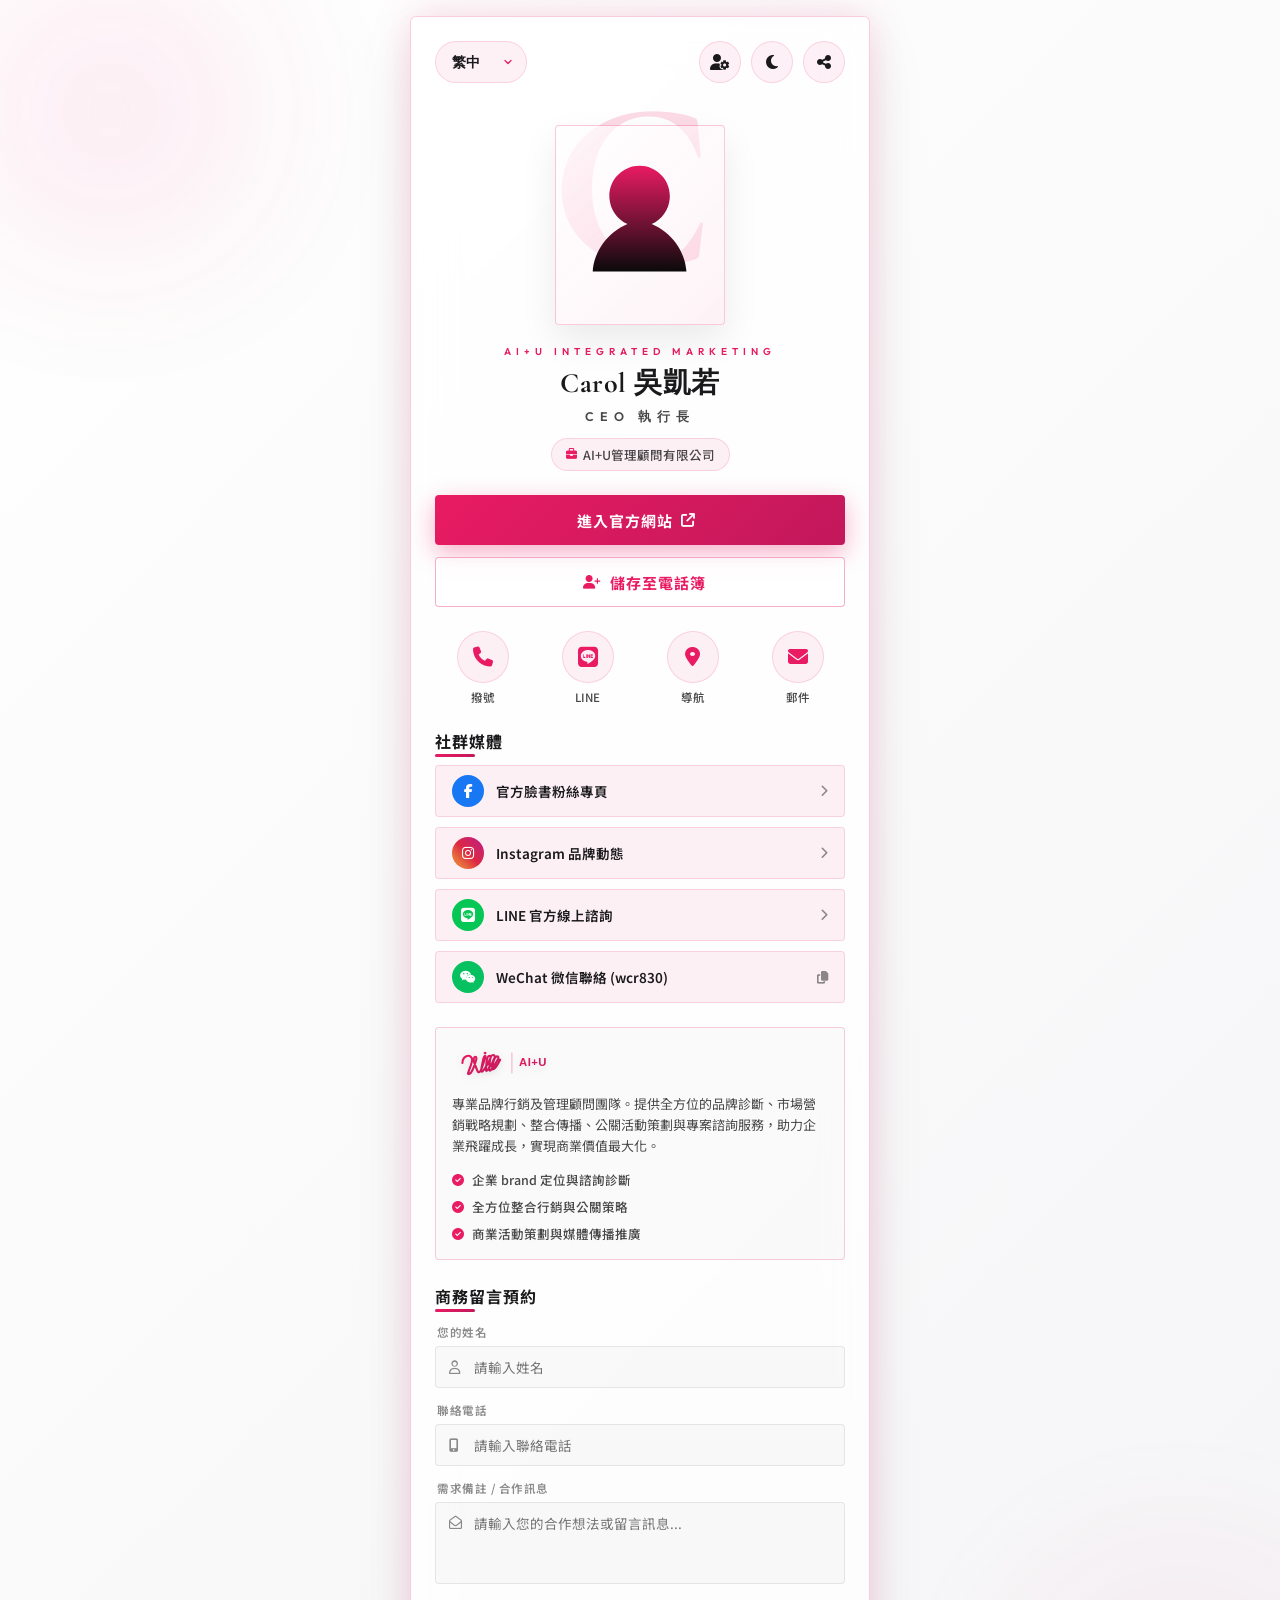
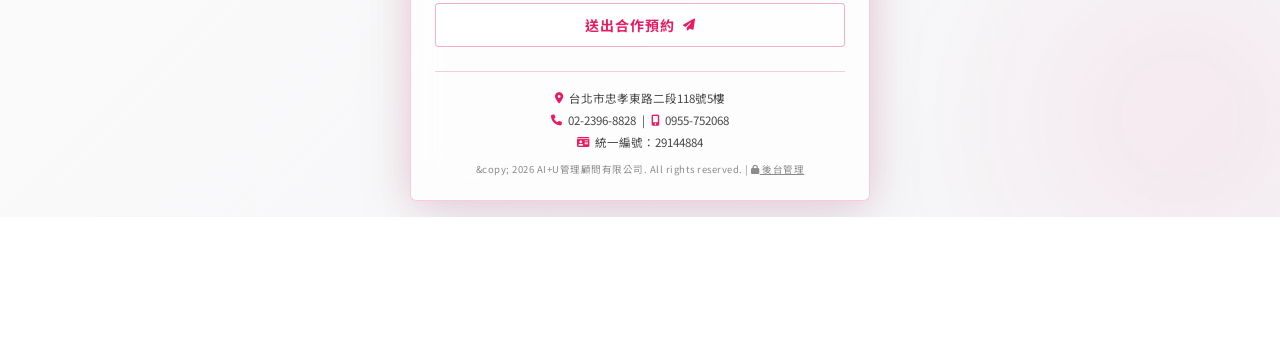
==== commit 0a5bd054: "feat: add Social Media Links section (FB, IG, LINE, WeChat) with copy WeChat ID action" ====
--- a/card.html
+++ b/card.html
@@ -141,6 +141,60 @@
       </a>
     </section>
 
+    <!-- Social Media Links (社群媒體列表) -->
+    <section class="social-links-list-section">
+      <div class="section-title-wrapper" style="margin-bottom: 12px;">
+        <h2 class="section-title" data-i18n="card_social_title">社群媒體</h2>
+        <div class="section-title-bar"></div>
+      </div>
+      
+      <div class="social-list-container">
+        <!-- Facebook -->
+        <a href="https://facebook.com" target="_blank" class="social-list-item" id="btn-social-fb">
+          <div class="social-item-left">
+            <div class="social-icon-circle fb-color">
+              <i class="fa-brands fa-facebook-f"></i>
+            </div>
+            <span class="social-item-name">官方臉書粉絲專頁</span>
+          </div>
+          <i class="fa-solid fa-chevron-right social-chevron"></i>
+        </a>
+        
+        <!-- Instagram -->
+        <a href="https://instagram.com" target="_blank" class="social-list-item" id="btn-social-ig">
+          <div class="social-item-left">
+            <div class="social-icon-circle ig-color">
+              <i class="fa-brands fa-instagram"></i>
+            </div>
+            <span class="social-item-name">Instagram 品牌動態</span>
+          </div>
+          <i class="fa-solid fa-chevron-right social-chevron"></i>
+        </a>
+        
+        <!-- LINE -->
+        <a href="https://line.me/ti/p/~wcr830" target="_blank" class="social-list-item" id="btn-social-line">
+          <div class="social-item-left">
+            <div class="social-icon-circle line-color">
+              <i class="fa-brands fa-line"></i>
+            </div>
+            <span class="social-item-name">LINE 官方線上諮詢</span>
+          </div>
+          <i class="fa-solid fa-chevron-right social-chevron"></i>
+        </a>
+        
+        <!-- WeChat -->
+        <a href="#" class="social-list-item" id="btn-social-wechat">
+          <div class="social-item-left">
+            <div class="social-icon-circle wechat-color">
+              <i class="fa-brands fa-weixin"></i>
+            </div>
+            <span class="social-item-name">WeChat 微信聯絡 (wcr830)</span>
+          </div>
+          <i class="fa-solid fa-copy social-chevron" style="font-size: 13px;"></i>
+        </a>
+      </div>
+    </section>
+
     <!-- Brand Service Showcase (Single Brand Layout) -->
     <section class="brand-tabs-section">
       <div class="brand-logo-container">
@@ -229,65 +283,103 @@
 
   <!-- Admin Panel Modal -->
   <dialog class="modal admin-panel-modal" id="admin-panel-modal" style="max-width: 600px; width: 95%;">
-    <div class="modal-content" style="text-align: left;">
-      <button class="modal-close" id="admin-close-btn" aria-label="關閉彈窗">
+    <div class="modal-content admin-panel-modal-content" style="text-align: left;">
+      
+      <!-- Drawer Sidebar Menu -->
+      <div class="admin-sidebar-overlay" id="admin-sidebar-overlay"></div>
+      <div class="admin-sidebar" id="admin-sidebar">
+        <div class="admin-sidebar-header">
+          <div class="admin-sidebar-title">管理選單</div>
+          <button class="admin-sidebar-close" id="admin-sidebar-close-btn" aria-label="關閉選單">
+            <i class="fa-solid fa-xmark"></i>
+          </button>
+        </div>
+        <nav class="admin-sidebar-menu">
+          <a href="#admin-overview" class="admin-menu-item active" id="menu-opt-overview">
+            <i class="fa-solid fa-chart-line"></i> 數據總覽
+          </a>
+          <a href="#admin-inquiries" class="admin-menu-item" id="menu-opt-inquiries">
+            <i class="fa-solid fa-envelope-open-text"></i> 預約留言
+          </a>
+          <a href="#admin-tools" class="admin-menu-item" id="menu-opt-tools">
+            <i class="fa-solid fa-screwdriver-wrench"></i> 展示控制
+          </a>
+        </nav>
+        <div class="admin-sidebar-footer">
+          <button id="btn-admin-sidebar-logout" class="admin-sidebar-logout-btn">
+            <i class="fa-solid fa-right-from-bracket"></i> 登出後台
+          </button>
+        </div>
+      </div>
+
+      <!-- Header actions inside modal -->
+      <button class="modal-close" id="admin-close-btn" aria-label="關閉後台">
         <i class="fa-solid fa-xmark"></i>
       </button>
       
-      <h3 class="modal-title" style="text-align: left; display: flex; align-items: center; gap: 8px; margin-bottom: 4px;">
-        <i class="fa-solid fa-user-gear" style="color: var(--primary-color);"></i> Carol 數位名片數據後台
-      </h3>
-      <p class="modal-desc" style="text-align: left; margin-bottom: 24px;">即時監控本張數位名片的點擊量、瀏覽數與客戶詢問名單</p>
-      
-      <!-- Admin KPI Grid -->
-      <div class="admin-kpi-grid">
-        <div class="admin-kpi-card">
-          <div class="kpi-label">名片總瀏覽量</div>
-          <div class="kpi-value" id="admin-kpi-pv">0</div>
-        </div>
-        <div class="admin-kpi-card">
-          <div class="kpi-value-container" style="display:flex; justify-content:space-between; align-items:center;">
+      <div class="admin-header-bar" style="display: flex; align-items: center; gap: 12px; margin-bottom: 4px;">
+        <button class="modal-menu-toggle" id="admin-sidebar-toggle" aria-label="選單">
+          <i class="fa-solid fa-bars"></i>
+        </button>
+        <h3 class="modal-title" style="text-align: left; display: flex; align-items: center; gap: 8px; margin-bottom: 0;">
+          <i class="fa-solid fa-user-gear" style="color: var(--primary-color);"></i> Carol 數位名片後台
+        </h3>
+      </div>
+      <p class="modal-desc" style="text-align: left; margin-bottom: 20px; margin-left: 48px;">即時監控本張數位名片的點擊量、瀏覽數與客戶留言</p>
+      
+      <!-- Tab 1: Overview (數據總覽) -->
+      <div id="admin-tab-overview" class="admin-tab-content active">
+        <!-- Admin KPI Grid -->
+        <div class="admin-kpi-grid">
+          <div class="admin-kpi-card">
+            <div class="kpi-label">名片總瀏覽量</div>
+            <div class="kpi-value" id="admin-kpi-pv">0</div>
+          </div>
+          <div class="admin-kpi-card">
             <div class="kpi-label">名片諮詢預約</div>
-          </div>
-          <div class="kpi-value" id="admin-kpi-inq">0</div>
-        </div>
-        <div class="admin-kpi-card">
-          <div class="kpi-label">通訊錄下載數</div>
-          <div class="kpi-value" id="admin-kpi-vcard">0</div>
-        </div>
-        <div class="admin-kpi-card">
-          <div class="kpi-label">社群連結點擊</div>
-          <div class="kpi-value" id="admin-kpi-social">0</div>
-        </div>
-      </div>
-
-      <!-- Admin Charts Row -->
-      <div class="admin-charts-container">
-        <h4 class="admin-section-title"><i class="fa-solid fa-chart-area"></i> 七日瀏覽量趨勢</h4>
-        <div class="admin-chart-box" id="admin-pv-chart"></div>
-        
-        <h4 class="admin-section-title"><i class="fa-solid fa-chart-pie"></i> 社群快捷鍵點擊分佈</h4>
-        <div class="admin-chart-box" id="admin-pie-chart" style="height: auto; min-height: 200px;"></div>
-      </div>
-
-      <!-- Inquiries List -->
-      <h4 class="admin-section-title" style="margin-top: 16px;"><i class="fa-solid fa-envelope-open-text"></i> 預約留言管理名單</h4>
-      <div class="admin-inquiries-list" id="admin-inquiries-list-box">
-        <!-- inquiries cards injected here -->
-      </div>
-
-      <!-- Demo Controls & Logout -->
-      <div class="admin-actions">
-        <button id="btn-admin-demo" class="btn btn-primary" style="height: 40px; font-size: 13px; margin-bottom: 8px;">
-          <i class="fa-solid fa-wand-magic-sparkles"></i> 注入展示數據
-        </button>
-        <button id="btn-admin-clear" class="btn btn-secondary" style="height: 40px; font-size: 13px; color: #ff3b30; border-color: rgba(255, 59, 48, 0.25); margin-bottom: 8px;">
-          <i class="fa-solid fa-trash-can"></i> 清空所有數據
-        </button>
-        <button id="btn-admin-logout" class="btn btn-secondary" style="height: 40px; font-size: 13px; margin-top: 8px;">
-          <i class="fa-solid fa-right-from-bracket"></i> 登出管理員身份
-        </button>
-      </div>
+            <div class="kpi-value" id="admin-kpi-inq">0</div>
+          </div>
+          <div class="admin-kpi-card">
+            <div class="kpi-label">通訊錄下載數</div>
+            <div class="kpi-value" id="admin-kpi-vcard">0</div>
+          </div>
+          <div class="admin-kpi-card">
+            <div class="kpi-label">社群連結點擊</div>
+            <div class="kpi-value" id="admin-kpi-social">0</div>
+          </div>
+        </div>
+
+        <!-- Admin Charts Row -->
+        <div class="admin-charts-container">
+          <h4 class="admin-section-title"><i class="fa-solid fa-chart-area"></i> 七日瀏覽量趨勢</h4>
+          <div class="admin-chart-box" id="admin-pv-chart"></div>
+          
+          <h4 class="admin-section-title"><i class="fa-solid fa-chart-pie"></i> 社群快捷鍵點擊分佈</h4>
+          <div class="admin-chart-box" id="admin-pie-chart" style="height: auto; min-height: 200px;"></div>
+        </div>
+      </div>
+
+      <!-- Tab 2: Inquiries (預約留言) -->
+      <div id="admin-tab-inquiries" class="admin-tab-content">
+        <h4 class="admin-section-title" style="margin-top: 16px;"><i class="fa-solid fa-envelope-open-text"></i> 預約留言管理名單</h4>
+        <div class="admin-inquiries-list" id="admin-inquiries-list-box">
+          <!-- inquiries cards injected here -->
+        </div>
+      </div>
+
+      <!-- Tab 3: Tools (展示控制) -->
+      <div id="admin-tab-tools" class="admin-tab-content">
+        <h4 class="admin-section-title"><i class="fa-solid fa-screwdriver-wrench"></i> 測試展示控制組</h4>
+        <div class="admin-actions" style="border-top: none; padding-top: 0; margin-top: 0;">
+          <button id="btn-admin-demo" class="btn btn-primary" style="height: 40px; font-size: 13px; margin-bottom: 8px;">
+            <i class="fa-solid fa-wand-magic-sparkles"></i> 注入展示數據
+          </button>
+          <button id="btn-admin-clear" class="btn btn-secondary" style="height: 40px; font-size: 13px; color: #ff3b30; border-color: rgba(255, 59, 48, 0.25); margin-bottom: 8px;">
+            <i class="fa-solid fa-trash-can"></i> 清空所有數據
+          </button>
+        </div>
+      </div>
+
     </div>
   </dialog>
 
--- a/style-card.css
+++ b/style-card.css
@@ -133,6 +133,12 @@
   pointer-events: none;
   opacity: 0.85; /* Increased opacity for high-luminosity */
   transition: background var(--transition-slow);
+  /* GPU Hardware Acceleration to prevent scroll lag with blur filters */
+  will-change: transform;
+  transform: translate3d(0, 0, 0);
+  -webkit-transform: translate3d(0, 0, 0);
+  backface-visibility: hidden;
+  -webkit-backface-visibility: hidden;
 }
 
 .sphere-1 {
@@ -1357,3 +1363,277 @@
   padding-top: 18px;
   margin-top: 10px;
 }
+
+/* ==========================================================================
+   MOBILE ADMIN SIDEBAR (行動端抽屜式側邊欄)
+   ========================================================================== */
+
+/* Set container to relative/hidden to clip the drawer inside the modal window */
+.admin-panel-modal-content {
+  position: relative;
+  overflow: hidden;
+  padding: 24px;
+  min-height: 480px;
+}
+
+/* Mobile Sidebar Drawer */
+.admin-sidebar {
+  position: absolute;
+  top: 0;
+  left: 0;
+  bottom: 0;
+  width: 200px;
+  background: var(--modal-bg);
+  border-right: 1px solid var(--card-border);
+  z-index: 1002;
+  transform: translateX(-100%);
+  transition: transform 0.3s cubic-bezier(0.4, 0, 0.2, 1);
+  display: flex;
+  flex-direction: column;
+  justify-content: space-between;
+  padding: 16px;
+  box-shadow: 10px 0 24px rgba(0, 0, 0, 0.15);
+}
+
+.admin-sidebar.open {
+  transform: translateX(0);
+}
+
+/* Sidebar Overlay */
+.admin-sidebar-overlay {
+  position: absolute;
+  top: 0;
+  left: 0;
+  right: 0;
+  bottom: 0;
+  background: rgba(10, 10, 11, 0.45);
+  backdrop-filter: blur(2px);
+  -webkit-backdrop-filter: blur(2px);
+  z-index: 1001;
+  opacity: 0;
+  pointer-events: none;
+  transition: opacity 0.3s ease;
+}
+
+.admin-sidebar-overlay.open {
+  opacity: 1;
+  pointer-events: auto;
+}
+
+/* Sidebar Elements */
+.admin-sidebar-header {
+  display: flex;
+  justify-content: space-between;
+  align-items: center;
+  margin-bottom: 20px;
+  border-bottom: 1px solid var(--card-border);
+  padding-bottom: 10px;
+}
+
+.admin-sidebar-title {
+  font-size: 13px;
+  font-weight: 700;
+  color: var(--text-primary);
+}
+
+.admin-sidebar-close {
+  width: 26px;
+  height: 26px;
+  border-radius: var(--border-radius-full);
+  display: flex;
+  justify-content: center;
+  align-items: center;
+  background: rgba(0, 0, 0, 0.05);
+  color: var(--text-primary);
+  font-size: 12px;
+  border: none;
+  cursor: pointer;
+  transition: all var(--transition-fast);
+}
+
+body.dark-theme .admin-sidebar-close {
+  background: rgba(255, 255, 255, 0.05);
+}
+
+.admin-sidebar-close:hover {
+  background: rgba(233, 27, 98, 0.1);
+  color: var(--primary-color);
+}
+
+.admin-sidebar-menu {
+  display: flex;
+  flex-direction: column;
+  gap: 6px;
+  flex-grow: 1;
+}
+
+.admin-menu-item {
+  display: flex;
+  align-items: center;
+  gap: 10px;
+  padding: 10px 12px;
+  border-radius: var(--border-radius-md);
+  font-size: 12.5px;
+  font-weight: 600;
+  color: var(--text-secondary);
+  transition: all var(--transition-fast);
+  cursor: pointer;
+}
+
+.admin-menu-item:hover {
+  background: var(--quick-link-bg);
+  color: var(--primary-color);
+}
+
+.admin-menu-item.active {
+  background: var(--primary-gradient);
+  color: #FFFFFF;
+  box-shadow: 0 4px 10px var(--glow-primary);
+}
+
+.admin-sidebar-footer {
+  border-top: 1px solid var(--card-border);
+  padding-top: 14px;
+}
+
+.admin-sidebar-logout-btn {
+  width: 100%;
+  height: 36px;
+  border-radius: var(--border-radius-md);
+  border: 1px solid rgba(233, 27, 98, 0.2);
+  background: none;
+  color: var(--primary-color);
+  font-size: 12px;
+  font-weight: 600;
+  display: inline-flex;
+  justify-content: center;
+  align-items: center;
+  gap: 6px;
+  cursor: pointer;
+  transition: all var(--transition-fast);
+}
+
+.admin-sidebar-logout-btn:hover {
+  background: rgba(233, 27, 98, 0.08);
+  border-color: var(--primary-color);
+}
+
+/* Hamburger toggle styling */
+.modal-menu-toggle {
+  width: 38px;
+  height: 38px;
+  border-radius: var(--border-radius-full);
+  display: flex;
+  justify-content: center;
+  align-items: center;
+  background: var(--quick-link-bg);
+  border: 1px solid var(--quick-link-border);
+  color: var(--text-primary);
+  font-size: 15px;
+  cursor: pointer;
+  transition: all var(--transition-fast);
+}
+
+.modal-menu-toggle:hover {
+  border-color: var(--primary-color);
+  color: var(--primary-color);
+  transform: scale(1.05);
+}
+
+/* Tabs content displaying rules */
+.admin-tab-content {
+  display: none;
+  margin-top: 10px;
+}
+
+.admin-tab-content.active {
+  display: block;
+  animation: adminTabFadeIn 0.35s cubic-bezier(0.4, 0, 0.2, 1) forwards;
+}
+
+@keyframes adminTabFadeIn {
+  from {
+    opacity: 0;
+    transform: translateY(10px);
+  }
+  to {
+    opacity: 1;
+    transform: translateY(0);
+  }
+}
+
+/* ==========================================================================
+   SOCIAL MEDIA LIST SECTION (社群媒體列表)
+   ========================================================================== */
+.social-links-list-section {
+  margin-bottom: 24px;
+}
+
+.social-list-container {
+  display: flex;
+  flex-direction: column;
+  gap: 10px;
+  width: 100%;
+}
+
+.social-list-item {
+  width: 100%;
+  height: 52px;
+  background: var(--quick-link-bg);
+  border: 1px solid var(--quick-link-border);
+  border-radius: var(--border-radius-md);
+  padding: 0 16px;
+  display: flex;
+  justify-content: space-between;
+  align-items: center;
+  transition: all var(--transition-fast);
+  cursor: pointer;
+}
+
+.social-list-item:hover {
+  border-color: var(--primary-color);
+  transform: translateY(-1.5px);
+  box-shadow: 0 4px 12px var(--glow-color);
+}
+
+.social-list-item:active {
+  transform: translateY(0);
+}
+
+.social-item-left {
+  display: flex;
+  align-items: center;
+  gap: 12px;
+}
+
+.social-icon-circle {
+  width: 32px;
+  height: 32px;
+  border-radius: var(--border-radius-full);
+  display: flex;
+  justify-content: center;
+  align-items: center;
+  color: #FFFFFF;
+  font-size: 14px;
+}
+
+.fb-color { background: #1877F2; }
+.ig-color { background: linear-gradient(45deg, #F09433 0%, #E6683C 25%, #DC2743 50%, #CC2366 75%, #BC1888 100%); }
+.line-color { background: #06C755; }
+.wechat-color { background: #07C160; }
+
+.social-item-name {
+  font-size: 13.5px;
+  font-weight: 600;
+  color: var(--text-primary);
+}
+
+.social-chevron {
+  color: var(--text-muted);
+  font-size: 12px;
+  transition: color var(--transition-fast);
+}
+
+.social-list-item:hover .social-chevron {
+  color: var(--primary-color);
+}
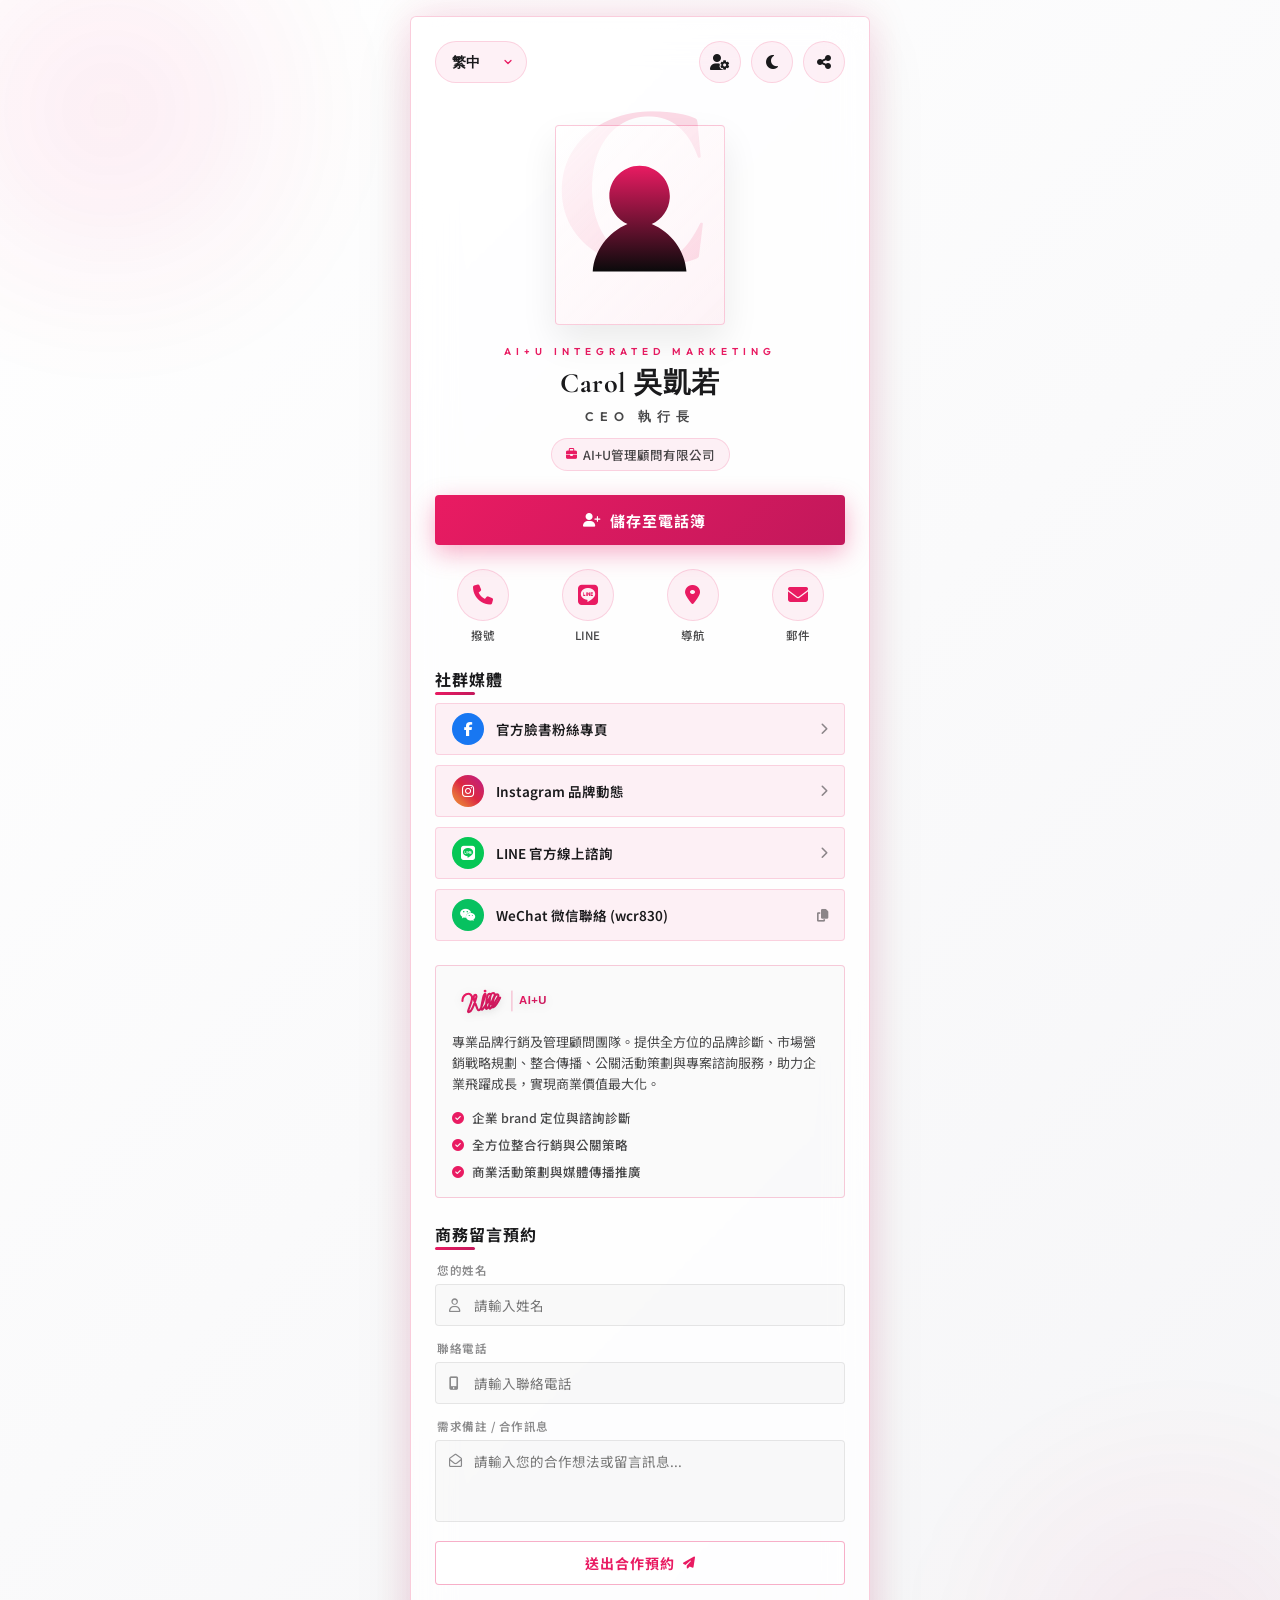
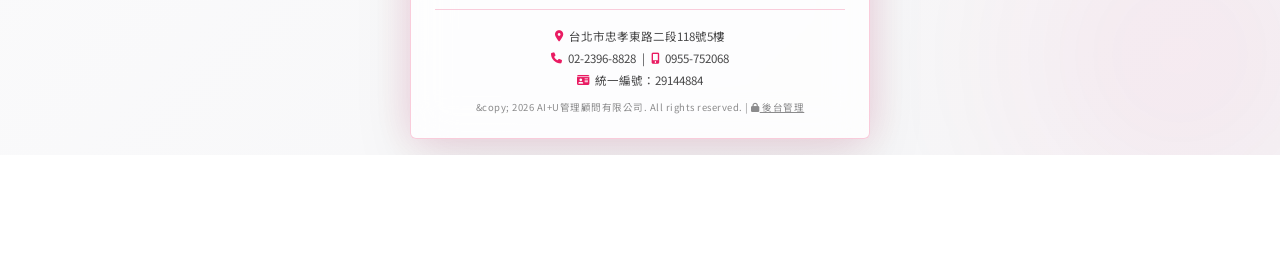
==== commit 2a171238: "feat: remove 'Enter Official Website' CTA button and promote 'Save to vCard' to full-width primary b" ====
--- a/card.html
+++ b/card.html
@@ -96,14 +96,8 @@
 
     <!-- Core Call To Action (CTAs) -->
     <section class="cta-section">
-      <!-- Primary Website Button -->
-      <a href="index.html" class="btn btn-primary" id="btn-website">
-        <span class="btn-text" data-i18n="btn_website">進入官方網站</span>
-        <i class="fa-solid fa-arrow-up-right-from-square btn-icon animate-arrow"></i>
-      </a>
-      
-      <!-- Secondary vCard Button -->
-      <a href="carol_contact.vcf" download="Carol_吳凱若_電子名片.vcf" class="btn btn-secondary" id="btn-vcard">
+      <!-- Hero vCard Button (Full Width Primary) -->
+      <a href="carol_contact.vcf" download="Carol_吳凱若_電子名片.vcf" class="btn btn-primary" id="btn-vcard" style="width: 100%;">
         <i class="fa-solid fa-user-plus btn-icon"></i>
         <span class="btn-text" data-i18n="btn_vcard">儲存至電話簿</span>
       </a>
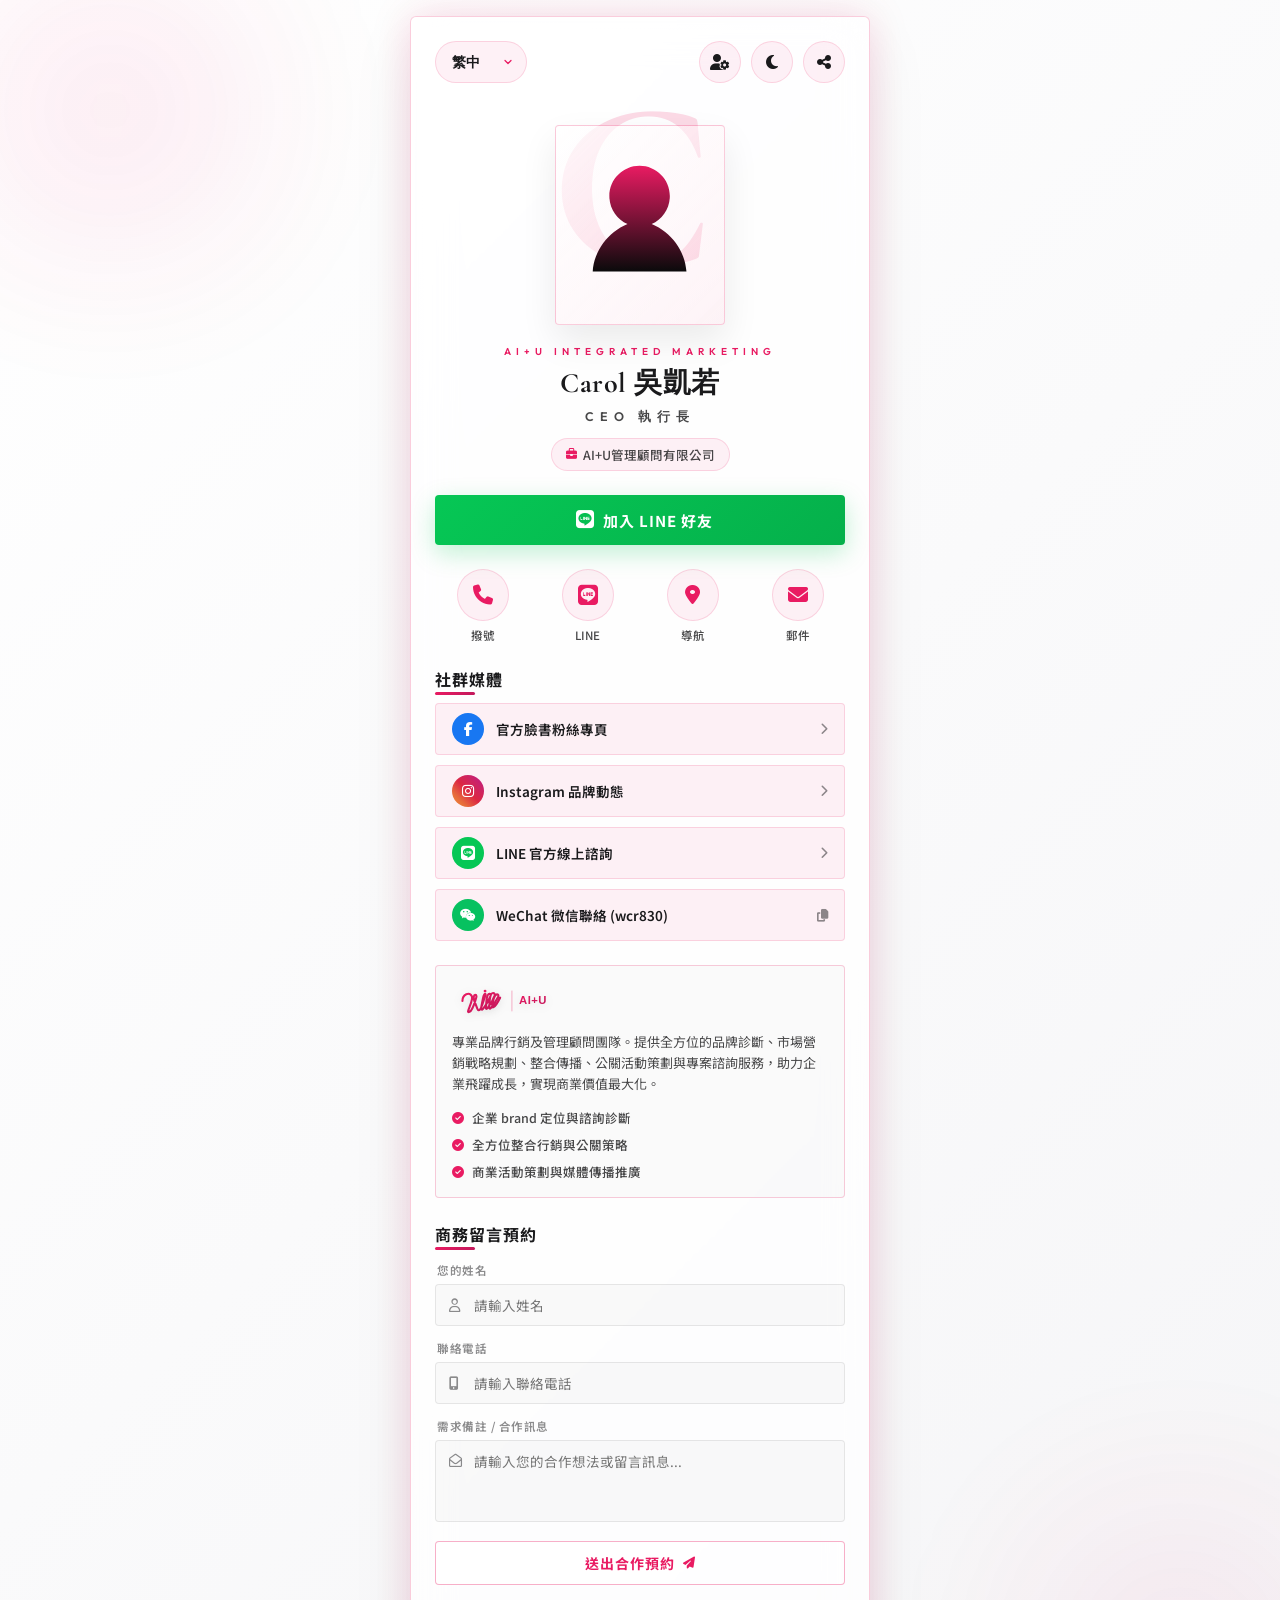
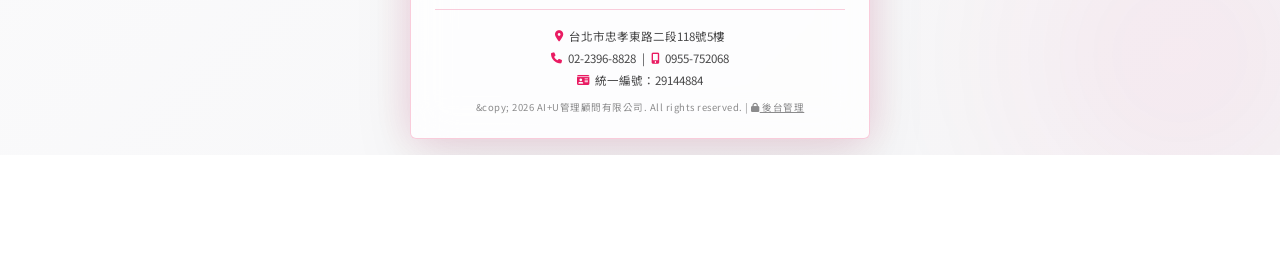
==== commit 9a1e60cc: "feat: change main card CTA button from 'Save vCard' to 'Add LINE Friend' with green gradient styling" ====
--- a/card.html
+++ b/card.html
@@ -96,10 +96,10 @@
 
     <!-- Core Call To Action (CTAs) -->
     <section class="cta-section">
-      <!-- Hero vCard Button (Full Width Primary) -->
-      <a href="carol_contact.vcf" download="Carol_吳凱若_電子名片.vcf" class="btn btn-primary" id="btn-vcard" style="width: 100%;">
-        <i class="fa-solid fa-user-plus btn-icon"></i>
-        <span class="btn-text" data-i18n="btn_vcard">儲存至電話簿</span>
+      <!-- Hero LINE Button (Full Width Primary) -->
+      <a href="https://line.me/ti/p/~wcr830" target="_blank" class="btn btn-primary" id="btn-hero-line" style="width: 100%; background: linear-gradient(135deg, #06C755 0%, #05B04B 100%); border: none; box-shadow: 0 8px 24px rgba(6, 199, 85, 0.25);">
+        <i class="fa-brands fa-line btn-icon" style="font-size: 18px;"></i>
+        <span class="btn-text" data-i18n="btn_hero_line">加入 LINE 好友</span>
       </a>
     </section>
 
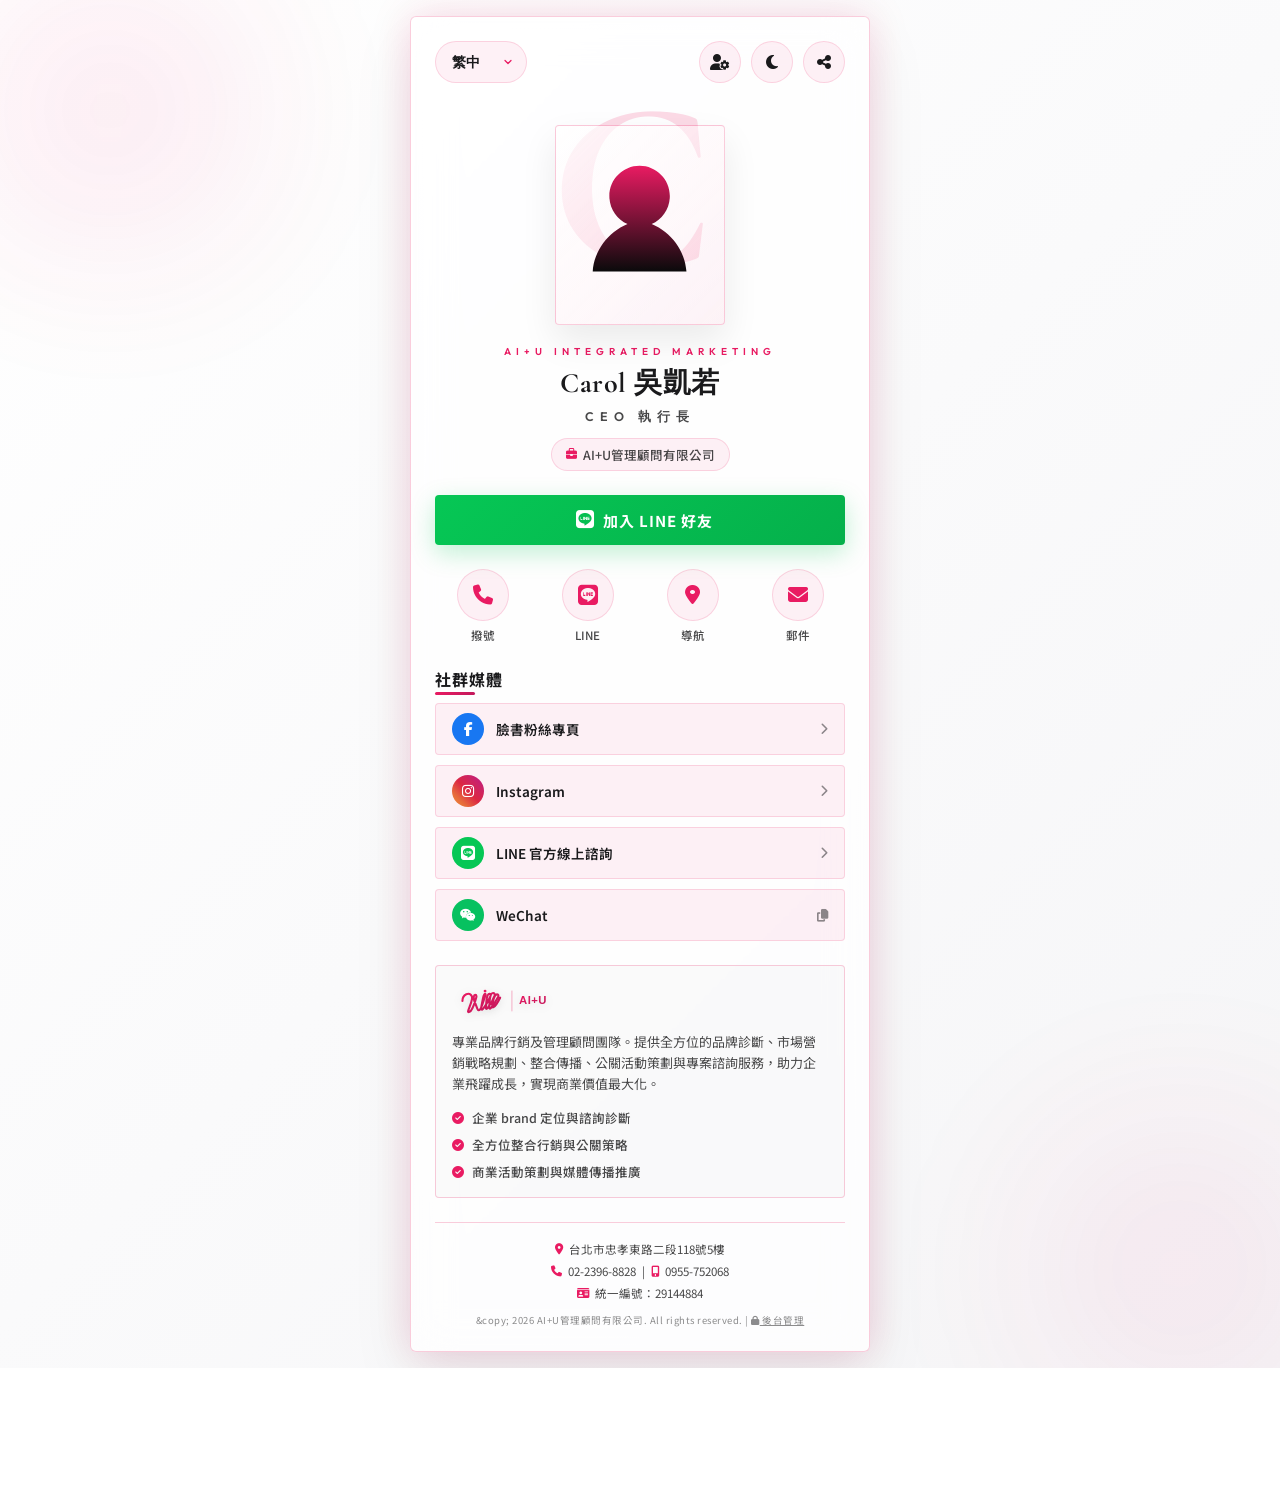
==== commit 7f4ade6a: "feat: remove 'Business Inquiry Form' (booking-section) from card.html" ====
--- a/card.html
+++ b/card.html
@@ -149,7 +149,7 @@
             <div class="social-icon-circle fb-color">
               <i class="fa-brands fa-facebook-f"></i>
             </div>
-            <span class="social-item-name">官方臉書粉絲專頁</span>
+            <span class="social-item-name">臉書粉絲專頁</span>
           </div>
           <i class="fa-solid fa-chevron-right social-chevron"></i>
         </a>
@@ -160,7 +160,7 @@
             <div class="social-icon-circle ig-color">
               <i class="fa-brands fa-instagram"></i>
             </div>
-            <span class="social-item-name">Instagram 品牌動態</span>
+            <span class="social-item-name">Instagram</span>
           </div>
           <i class="fa-solid fa-chevron-right social-chevron"></i>
         </a>
@@ -182,7 +182,7 @@
             <div class="social-icon-circle wechat-color">
               <i class="fa-brands fa-weixin"></i>
             </div>
-            <span class="social-item-name">WeChat 微信聯絡 (wcr830)</span>
+            <span class="social-item-name">WeChat</span>
           </div>
           <i class="fa-solid fa-copy social-chevron" style="font-size: 13px;"></i>
         </a>
@@ -202,44 +202,7 @@
       </ul>
     </section>
 
-    <!-- Appointment Form -->
-    <section class="booking-section">
-      <div class="section-title-wrapper">
-        <h2 class="section-title" data-i18n="card_booking_title">商務留言預約</h2>
-        <div class="section-title-bar"></div>
-      </div>
-      
-      <form class="booking-form" id="contact-form" novalidate>
-        <div class="form-group">
-          <label for="form-name" class="form-label" data-i18n="card_form_name">您的姓名</label>
-          <div class="input-wrapper">
-            <i class="fa-regular fa-user input-icon"></i>
-            <input type="text" id="form-name" class="form-input" placeholder="請輸入姓名" data-i18n-placeholder="card_form_placeholder_name" required>
-          </div>
-        </div>
-
-        <div class="form-group">
-          <label for="form-phone" class="form-label" data-i18n="card_form_phone">聯絡電話</label>
-          <div class="input-wrapper">
-            <i class="fa-solid fa-mobile-screen-button input-icon"></i>
-            <input type="tel" id="form-phone" class="form-input" placeholder="請輸入聯絡電話" data-i18n-placeholder="card_form_placeholder_phone" required>
-          </div>
-        </div>
-
-        <div class="form-group">
-          <label for="form-message" class="form-label" data-i18n="card_form_message">需求備註 / 合作訊息</label>
-          <div class="input-wrapper">
-            <i class="fa-regular fa-envelope-open input-icon align-top"></i>
-            <textarea id="form-message" class="form-textarea" rows="3" placeholder="請輸入您的合作想法或留言訊息..." data-i18n-placeholder="card_form_placeholder_message" required></textarea>
-          </div>
-        </div>
-
-        <button type="submit" class="btn-submit" id="btn-submit">
-          <span class="btn-submit-text" data-i18n="card_btn_submit">送出合作預約</span>
-          <i class="fa-solid fa-paper-plane submit-icon"></i>
-        </button>
-      </form>
-    </section>
+
 
     <!-- Footer info -->
     <footer class="card-footer">
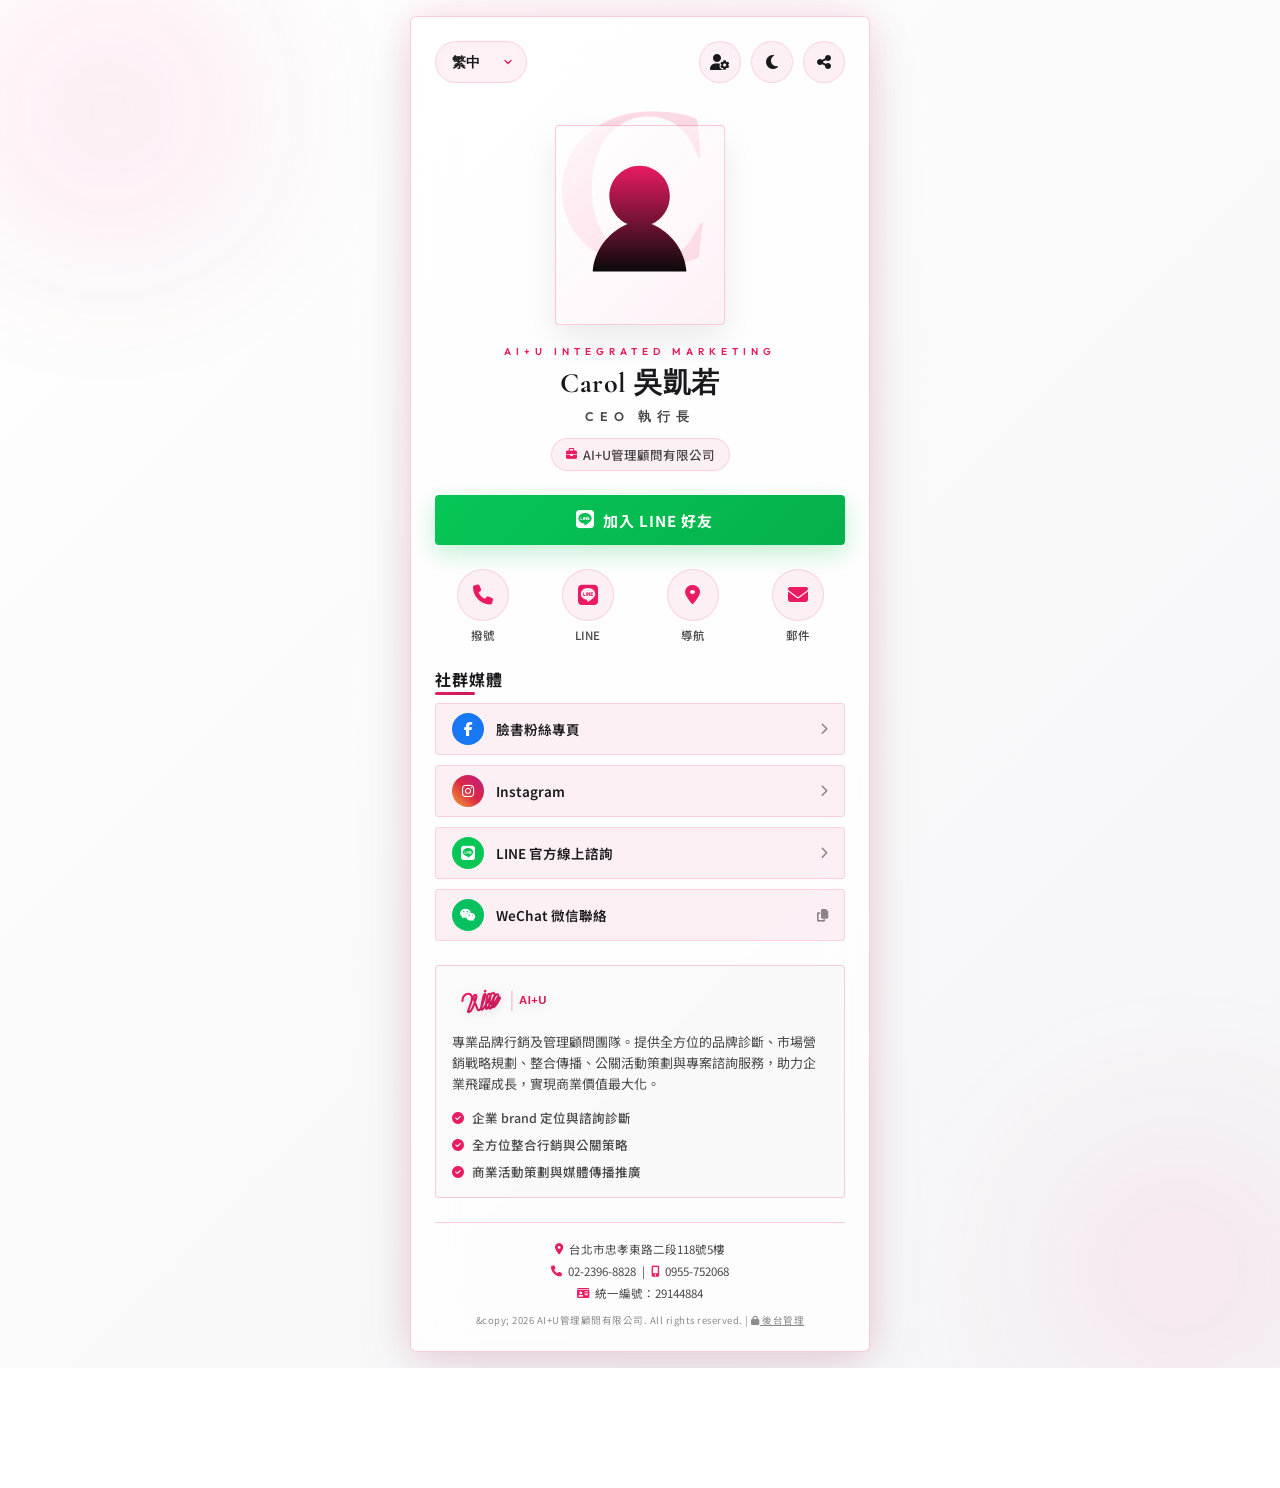
==== commit 84cb4934: "style: remove WeChat ID suffix from the button display name" ====
--- a/card.html
+++ b/card.html
@@ -182,7 +182,7 @@
             <div class="social-icon-circle wechat-color">
               <i class="fa-brands fa-weixin"></i>
             </div>
-            <span class="social-item-name">WeChat</span>
+            <span class="social-item-name">WeChat 微信聯絡</span>
           </div>
           <i class="fa-solid fa-copy social-chevron" style="font-size: 13px;"></i>
         </a>
--- a/style-card.css
+++ b/style-card.css
@@ -87,6 +87,11 @@
   -webkit-tap-highlight-color: transparent; /* Remove mobile highlight flash */
 }
 
+html {
+  overscroll-behavior: none;
+  overscroll-behavior-y: none;
+}
+
 html, body {
   overflow-x: hidden;
   width: 100%;
